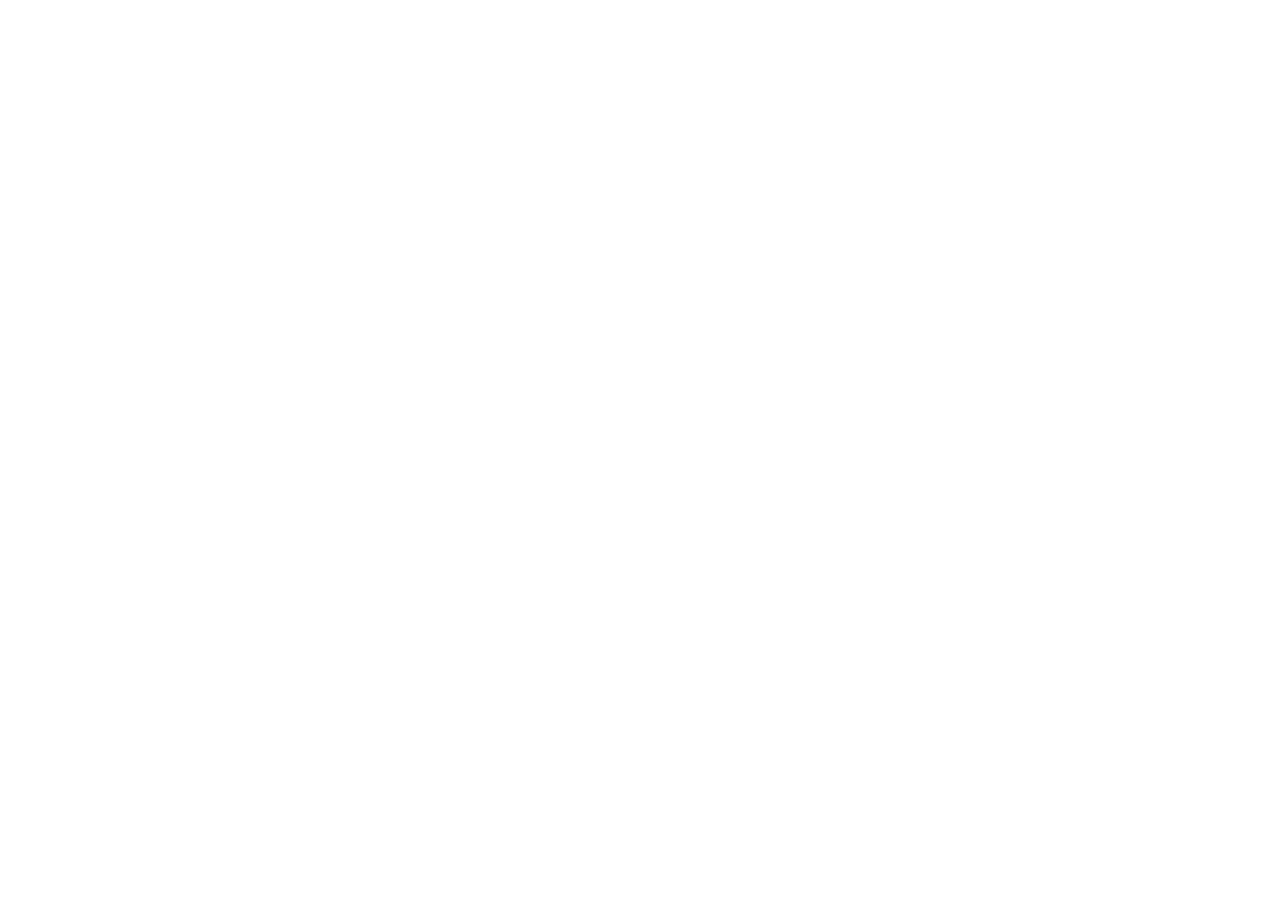
==== index.html @ 5700381f "init project" ====
<!DOCTYPE html>
<html lang="en">
<head>
  <meta charset="UTF-8">
  <meta http-equiv="X-UA-Compatible" content="IE=edge">
  <meta name="viewport" content="width=device-width, initial-scale=1.0">
  <title>Document</title>
</head>
<body>
  
</body>
</html>
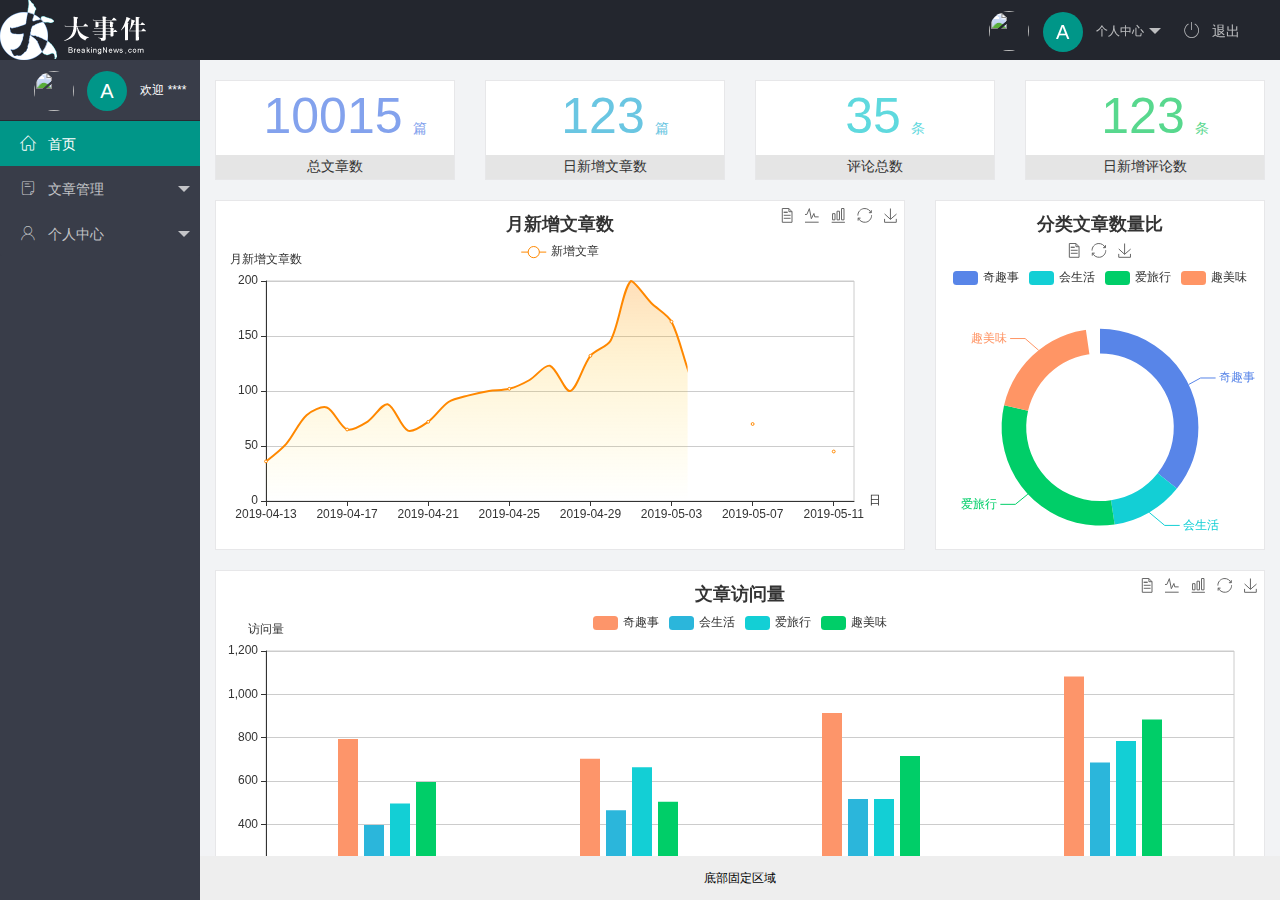
==== commit fee3f044: "完成了主页功能的开发" ====
--- a/index.html
+++ b/index.html
@@ -4,9 +4,106 @@
   <meta charset="UTF-8">
   <meta http-equiv="X-UA-Compatible" content="IE=edge">
   <meta name="viewport" content="width=device-width, initial-scale=1.0">
-  <title>Document</title>
+  <title>后台主页</title>
+  <!-- 导入layui样式表 -->
+  <link rel="stylesheet" href="/assets/lib/layui/css/layui.css">
+  <!-- 导入字体样式图标 -->
+  <link rel="stylesheet" href="/assets/fonts/iconfont.css">
+  <!-- 导入自己的css样式表 -->
+  <link rel="stylesheet" href="./assets/css/index.css">
 </head>
 <body>
-  
+  <div class="layui-layout layui-layout-admin">
+    <div class="layui-header">
+        <img src="/assets/images/logo.png" alt="">
+      <!-- 头部区域（可配合layui 已有的水平导航） -->
+      <ul class="layui-nav layui-layout-right">
+        <li class="layui-nav-item layui-hide layui-show-md-inline-block">
+          <a href="javascript:;" class="userinfo">
+            <img src="//tva1.sinaimg.cn/crop.0.0.118.118.180/5db11ff4gw1e77d3nqrv8j203b03cweg.jpg" class="layui-nav-img">
+            <span class="text-avatar">A</span>
+            个人中心
+          </a>
+          <dl class="layui-nav-child">
+            <dd><a href="">基本资料</a></dd>
+            <dd><a href="">更换头像</a></dd>
+            <dd><a href="">重置密码</a></dd>
+          </dl>
+        </li>
+        <li class="layui-nav-item" lay-header-event="menuRight" lay-unselect>
+          <a href="javascript:;" id="btnLogout">
+            <span class="iconfont icon-tuichu"></span>
+            退出
+          </a>
+        </li>
+      </ul>
+    </div>
+    
+    <div class="layui-side layui-bg-black">
+      <div class="layui-side-scroll">
+        <div class="userinfo">
+          <img src="//tva1.sinaimg.cn/crop.0.0.118.118.180/5db11ff4gw1e77d3nqrv8j203b03cweg.jpg" class="layui-nav-img">
+          <span class="text-avatar">A</span>
+          <span id="welcome">欢迎 ****</span>
+      </div>
+        <!-- 左侧导航区域（可配合layui已有的垂直导航） -->
+        <ul class="layui-nav layui-nav-tree"  lay-shrink="all">
+          <li class="layui-nav-item layui-this"><a href="/home/dashboard.html" target= "fm">
+            <span class="iconfont icon-home "></span>
+            首页</a></li>
+          <li class="layui-nav-item">
+            <a class="" href="javascript:;">
+              <span class="iconfont icon-16"></span>
+              文章管理</a>
+            <dl class="layui-nav-child">
+              <dd><a href="javascript:;">
+                <i class="layui-icon layui-icon-cols"></i>   
+                文章类别</a></dd>
+              <dd><a href="javascript:;">
+                <i class="layui-icon layui-icon-cols"></i>   
+                文章列表</a></dd>
+              <dd><a href="javascript:;">
+                <i class="layui-icon layui-icon-cols"></i>   
+                发布文章</a></dd>
+            </dl>
+          </li>
+          <li class="layui-nav-item">
+            <a href="javascript:;">
+              <span class="iconfont icon-user"></span>
+              个人中心</a>
+            <dl class="layui-nav-child">
+              <dd><a href="javascript:;">
+                <i class="layui-icon layui-icon-cols"></i>   
+                基本资料</a></dd>
+              <dd><a href="javascript:;">
+                <i class="layui-icon layui-icon-cols"></i>   
+                更换头像</a></dd>
+              <dd><a href="javascript:;">
+                <i class="layui-icon layui-icon-cols"></i>   重置密码</a></dd>
+            </dl>
+          </li>
+          
+        </ul>
+      </div>
+    </div>
+    
+    <div class="layui-body">
+      <!-- 内容主体区域 -->
+      <iframe src="/home/dashboard.html" frameborder="0" name="fm"></iframe>
+    </div>
+    
+    <div class="layui-footer">
+      <!-- 底部固定区域 -->
+      底部固定区域
+    </div>
+  </div>
+  <!-- 导入layui的js文件 -->
+  <script src="/assets/lib/layui/layui.all.js"></script>
+  <!-- 导入jquery文件 -->
+  <script src="/assets/lib/jquery.js"></script>
+  <!-- 导入自己封装的baseAPI文件 -->
+  <script src="/assets/js/baseAPI.js"></script>
+  <!-- 导入自己的js文件 -->
+  <script src="/assets/js/index.js"></script>
 </body>
 </html>
--- a/assets/lib/layui/css/layui.css
+++ b/assets/lib/layui/css/layui.css
@@ -0,0 +1,2 @@
+/** layui-v2.5.5 MIT License By https://www.layui.com */
+ .layui-inline,img{display:inline-block;vertical-align:middle}h1,h2,h3,h4,h5,h6{font-weight:400}.layui-edge,.layui-header,.layui-inline,.layui-main{position:relative}.layui-body,.layui-edge,.layui-elip{overflow:hidden}.layui-btn,.layui-edge,.layui-inline,img{vertical-align:middle}.layui-btn,.layui-disabled,.layui-icon,.layui-unselect{-moz-user-select:none;-webkit-user-select:none;-ms-user-select:none}.layui-elip,.layui-form-checkbox span,.layui-form-pane .layui-form-label{text-overflow:ellipsis;white-space:nowrap}.layui-breadcrumb,.layui-tree-btnGroup{visibility:hidden}blockquote,body,button,dd,div,dl,dt,form,h1,h2,h3,h4,h5,h6,input,li,ol,p,pre,td,textarea,th,ul{margin:0;padding:0;-webkit-tap-highlight-color:rgba(0,0,0,0)}a:active,a:hover{outline:0}img{border:none}li{list-style:none}table{border-collapse:collapse;border-spacing:0}h4,h5,h6{font-size:100%}button,input,optgroup,option,select,textarea{font-family:inherit;font-size:inherit;font-style:inherit;font-weight:inherit;outline:0}pre{white-space:pre-wrap;white-space:-moz-pre-wrap;white-space:-pre-wrap;white-space:-o-pre-wrap;word-wrap:break-word}body{line-height:24px;font:14px Helvetica Neue,Helvetica,PingFang SC,Tahoma,Arial,sans-serif}hr{height:1px;margin:10px 0;border:0;clear:both}a{color:#333;text-decoration:none}a:hover{color:#777}a cite{font-style:normal;*cursor:pointer}.layui-border-box,.layui-border-box *{box-sizing:border-box}.layui-box,.layui-box *{box-sizing:content-box}.layui-clear{clear:both;*zoom:1}.layui-clear:after{content:'\20';clear:both;*zoom:1;display:block;height:0}.layui-inline{*display:inline;*zoom:1}.layui-edge{display:inline-block;width:0;height:0;border-width:6px;border-style:dashed;border-color:transparent}.layui-edge-top{top:-4px;border-bottom-color:#999;border-bottom-style:solid}.layui-edge-right{border-left-color:#999;border-left-style:solid}.layui-edge-bottom{top:2px;border-top-color:#999;border-top-style:solid}.layui-edge-left{border-right-color:#999;border-right-style:solid}.layui-disabled,.layui-disabled:hover{color:#d2d2d2!important;cursor:not-allowed!important}.layui-circle{border-radius:100%}.layui-show{display:block!important}.layui-hide{display:none!important}@font-face{font-family:layui-icon;src:url(../font/iconfont.eot?v=250);src:url(../font/iconfont.eot?v=250#iefix) format('embedded-opentype'),url(../font/iconfont.woff2?v=250) format('woff2'),url(../font/iconfont.woff?v=250) format('woff'),url(../font/iconfont.ttf?v=250) format('truetype'),url(../font/iconfont.svg?v=250#layui-icon) format('svg')}.layui-icon{font-family:layui-icon!important;font-size:16px;font-style:normal;-webkit-font-smoothing:antialiased;-moz-osx-font-smoothing:grayscale}.layui-icon-reply-fill:before{content:"\e611"}.layui-icon-set-fill:before{content:"\e614"}.layui-icon-menu-fill:before{content:"\e60f"}.layui-icon-search:before{content:"\e615"}.layui-icon-share:before{content:"\e641"}.layui-icon-set-sm:before{content:"\e620"}.layui-icon-engine:before{content:"\e628"}.layui-icon-close:before{content:"\1006"}.layui-icon-close-fill:before{content:"\1007"}.layui-icon-chart-screen:before{content:"\e629"}.layui-icon-star:before{content:"\e600"}.layui-icon-circle-dot:before{content:"\e617"}.layui-icon-chat:before{content:"\e606"}.layui-icon-release:before{content:"\e609"}.layui-icon-list:before{content:"\e60a"}.layui-icon-chart:before{content:"\e62c"}.layui-icon-ok-circle:before{content:"\1005"}.layui-icon-layim-theme:before{content:"\e61b"}.layui-icon-table:before{content:"\e62d"}.layui-icon-right:before{content:"\e602"}.layui-icon-left:before{content:"\e603"}.layui-icon-cart-simple:before{content:"\e698"}.layui-icon-face-cry:before{content:"\e69c"}.layui-icon-face-smile:before{content:"\e6af"}.layui-icon-survey:before{content:"\e6b2"}.layui-icon-tree:before{content:"\e62e"}.layui-icon-upload-circle:before{content:"\e62f"}.layui-icon-add-circle:before{content:"\e61f"}.layui-icon-download-circle:before{content:"\e601"}.layui-icon-templeate-1:before{content:"\e630"}.layui-icon-util:before{content:"\e631"}.layui-icon-face-surprised:before{content:"\e664"}.layui-icon-edit:before{content:"\e642"}.layui-icon-speaker:before{content:"\e645"}.layui-icon-down:before{content:"\e61a"}.layui-icon-file:before{content:"\e621"}.layui-icon-layouts:before{content:"\e632"}.layui-icon-rate-half:before{content:"\e6c9"}.layui-icon-add-circle-fine:before{content:"\e608"}.layui-icon-prev-circle:before{content:"\e633"}.layui-icon-read:before{content:"\e705"}.layui-icon-404:before{content:"\e61c"}.layui-icon-carousel:before{content:"\e634"}.layui-icon-help:before{content:"\e607"}.layui-icon-code-circle:before{content:"\e635"}.layui-icon-water:before{content:"\e636"}.layui-icon-username:before{content:"\e66f"}.layui-icon-find-fill:before{content:"\e670"}.layui-icon-about:before{content:"\e60b"}.layui-icon-location:before{content:"\e715"}.layui-icon-up:before{content:"\e619"}.layui-icon-pause:before{content:"\e651"}.layui-icon-date:before{content:"\e637"}.layui-icon-layim-uploadfile:before{content:"\e61d"}.layui-icon-delete:before{content:"\e640"}.layui-icon-play:before{content:"\e652"}.layui-icon-top:before{content:"\e604"}.layui-icon-friends:before{content:"\e612"}.layui-icon-refresh-3:before{content:"\e9aa"}.layui-icon-ok:before{content:"\e605"}.layui-icon-layer:before{content:"\e638"}.layui-icon-face-smile-fine:before{content:"\e60c"}.layui-icon-dollar:before{content:"\e659"}.layui-icon-group:before{content:"\e613"}.layui-icon-layim-download:before{content:"\e61e"}.layui-icon-picture-fine:before{content:"\e60d"}.layui-icon-link:before{content:"\e64c"}.layui-icon-diamond:before{content:"\e735"}.layui-icon-log:before{content:"\e60e"}.layui-icon-rate-solid:before{content:"\e67a"}.layui-icon-fonts-del:before{content:"\e64f"}.layui-icon-unlink:before{content:"\e64d"}.layui-icon-fonts-clear:before{content:"\e639"}.layui-icon-triangle-r:before{content:"\e623"}.layui-icon-circle:before{content:"\e63f"}.layui-icon-radio:before{content:"\e643"}.layui-icon-align-center:before{content:"\e647"}.layui-icon-align-right:before{content:"\e648"}.layui-icon-align-left:before{content:"\e649"}.layui-icon-loading-1:before{content:"\e63e"}.layui-icon-return:before{content:"\e65c"}.layui-icon-fonts-strong:before{content:"\e62b"}.layui-icon-upload:before{content:"\e67c"}.layui-icon-dialogue:before{content:"\e63a"}.layui-icon-video:before{content:"\e6ed"}.layui-icon-headset:before{content:"\e6fc"}.layui-icon-cellphone-fine:before{content:"\e63b"}.layui-icon-add-1:before{content:"\e654"}.layui-icon-face-smile-b:before{content:"\e650"}.layui-icon-fonts-html:before{content:"\e64b"}.layui-icon-form:before{content:"\e63c"}.layui-icon-cart:before{content:"\e657"}.layui-icon-camera-fill:before{content:"\e65d"}.layui-icon-tabs:before{content:"\e62a"}.layui-icon-fonts-code:before{content:"\e64e"}.layui-icon-fire:before{content:"\e756"}.layui-icon-set:before{content:"\e716"}.layui-icon-fonts-u:before{content:"\e646"}.layui-icon-triangle-d:before{content:"\e625"}.layui-icon-tips:before{content:"\e702"}.layui-icon-picture:before{content:"\e64a"}.layui-icon-more-vertical:before{content:"\e671"}.layui-icon-flag:before{content:"\e66c"}.layui-icon-loading:before{content:"\e63d"}.layui-icon-fonts-i:before{content:"\e644"}.layui-icon-refresh-1:before{content:"\e666"}.layui-icon-rmb:before{content:"\e65e"}.layui-icon-home:before{content:"\e68e"}.layui-icon-user:before{content:"\e770"}.layui-icon-notice:before{content:"\e667"}.layui-icon-login-weibo:before{content:"\e675"}.layui-icon-voice:before{content:"\e688"}.layui-icon-upload-drag:before{content:"\e681"}.layui-icon-login-qq:before{content:"\e676"}.layui-icon-snowflake:before{content:"\e6b1"}.layui-icon-file-b:before{content:"\e655"}.layui-icon-template:before{content:"\e663"}.layui-icon-auz:before{content:"\e672"}.layui-icon-console:before{content:"\e665"}.layui-icon-app:before{content:"\e653"}.layui-icon-prev:before{content:"\e65a"}.layui-icon-website:before{content:"\e7ae"}.layui-icon-next:before{content:"\e65b"}.layui-icon-component:before{content:"\e857"}.layui-icon-more:before{content:"\e65f"}.layui-icon-login-wechat:before{content:"\e677"}.layui-icon-shrink-right:before{content:"\e668"}.layui-icon-spread-left:before{content:"\e66b"}.layui-icon-camera:before{content:"\e660"}.layui-icon-note:before{content:"\e66e"}.layui-icon-refresh:before{content:"\e669"}.layui-icon-female:before{content:"\e661"}.layui-icon-male:before{content:"\e662"}.layui-icon-password:before{content:"\e673"}.layui-icon-senior:before{content:"\e674"}.layui-icon-theme:before{content:"\e66a"}.layui-icon-tread:before{content:"\e6c5"}.layui-icon-praise:before{content:"\e6c6"}.layui-icon-star-fill:before{content:"\e658"}.layui-icon-rate:before{content:"\e67b"}.layui-icon-template-1:before{content:"\e656"}.layui-icon-vercode:before{content:"\e679"}.layui-icon-cellphone:before{content:"\e678"}.layui-icon-screen-full:before{content:"\e622"}.layui-icon-screen-restore:before{content:"\e758"}.layui-icon-cols:before{content:"\e610"}.layui-icon-export:before{content:"\e67d"}.layui-icon-print:before{content:"\e66d"}.layui-icon-slider:before{content:"\e714"}.layui-icon-addition:before{content:"\e624"}.layui-icon-subtraction:before{content:"\e67e"}.layui-icon-service:before{content:"\e626"}.layui-icon-transfer:before{content:"\e691"}.layui-main{width:1140px;margin:0 auto}.layui-header{z-index:1000;height:60px}.layui-header a:hover{transition:all .5s;-webkit-transition:all .5s}.layui-side{position:fixed;left:0;top:0;bottom:0;z-index:999;width:200px;overflow-x:hidden}.layui-side-scroll{position:relative;width:220px;height:100%;overflow-x:hidden}.layui-body{position:absolute;left:200px;right:0;top:0;bottom:0;z-index:998;width:auto;overflow-y:auto;box-sizing:border-box}.layui-layout-body{overflow:hidden}.layui-layout-admin .layui-header{background-color:#23262E}.layui-layout-admin .layui-side{top:60px;width:200px;overflow-x:hidden}.layui-layout-admin .layui-body{position:fixed;top:60px;bottom:44px}.layui-layout-admin .layui-main{width:auto;margin:0 15px}.layui-layout-admin .layui-footer{position:fixed;left:200px;right:0;bottom:0;height:44px;line-height:44px;padding:0 15px;background-color:#eee}.layui-layout-admin .layui-logo{position:absolute;left:0;top:0;width:200px;height:100%;line-height:60px;text-align:center;color:#009688;font-size:16px}.layui-layout-admin .layui-header .layui-nav{background:0 0}.layui-layout-left{position:absolute!important;left:200px;top:0}.layui-layout-right{position:absolute!important;right:0;top:0}.layui-container{position:relative;margin:0 auto;padding:0 15px;box-sizing:border-box}.layui-fluid{position:relative;margin:0 auto;padding:0 15px}.layui-row:after,.layui-row:before{content:'';display:block;clear:both}.layui-col-lg1,.layui-col-lg10,.layui-col-lg11,.layui-col-lg12,.layui-col-lg2,.layui-col-lg3,.layui-col-lg4,.layui-col-lg5,.layui-col-lg6,.layui-col-lg7,.layui-col-lg8,.layui-col-lg9,.layui-col-md1,.layui-col-md10,.layui-col-md11,.layui-col-md12,.layui-col-md2,.layui-col-md3,.layui-col-md4,.layui-col-md5,.layui-col-md6,.layui-col-md7,.layui-col-md8,.layui-col-md9,.layui-col-sm1,.layui-col-sm10,.layui-col-sm11,.layui-col-sm12,.layui-col-sm2,.layui-col-sm3,.layui-col-sm4,.layui-col-sm5,.layui-col-sm6,.layui-col-sm7,.layui-col-sm8,.layui-col-sm9,.layui-col-xs1,.layui-col-xs10,.layui-col-xs11,.layui-col-xs12,.layui-col-xs2,.layui-col-xs3,.layui-col-xs4,.layui-col-xs5,.layui-col-xs6,.layui-col-xs7,.layui-col-xs8,.layui-col-xs9{position:relative;display:block;box-sizing:border-box}.layui-col-xs1,.layui-col-xs10,.layui-col-xs11,.layui-col-xs12,.layui-col-xs2,.layui-col-xs3,.layui-col-xs4,.layui-col-xs5,.layui-col-xs6,.layui-col-xs7,.layui-col-xs8,.layui-col-xs9{float:left}.layui-col-xs1{width:8.33333333%}.layui-col-xs2{width:16.66666667%}.layui-col-xs3{width:25%}.layui-col-xs4{width:33.33333333%}.layui-col-xs5{width:41.66666667%}.layui-col-xs6{width:50%}.layui-col-xs7{width:58.33333333%}.layui-col-xs8{width:66.66666667%}.layui-col-xs9{width:75%}.layui-col-xs10{width:83.33333333%}.layui-col-xs11{width:91.66666667%}.layui-col-xs12{width:100%}.layui-col-xs-offset1{margin-left:8.33333333%}.layui-col-xs-offset2{margin-left:16.66666667%}.layui-col-xs-offset3{margin-left:25%}.layui-col-xs-offset4{margin-left:33.33333333%}.layui-col-xs-offset5{margin-left:41.66666667%}.layui-col-xs-offset6{margin-left:50%}.layui-col-xs-offset7{margin-left:58.33333333%}.layui-col-xs-offset8{margin-left:66.66666667%}.layui-col-xs-offset9{margin-left:75%}.layui-col-xs-offset10{margin-left:83.33333333%}.layui-col-xs-offset11{margin-left:91.66666667%}.layui-col-xs-offset12{margin-left:100%}@media screen and (max-width:768px){.layui-hide-xs{display:none!important}.layui-show-xs-block{display:block!important}.layui-show-xs-inline{display:inline!important}.layui-show-xs-inline-block{display:inline-block!important}}@media screen and (min-width:768px){.layui-container{width:750px}.layui-hide-sm{display:none!important}.layui-show-sm-block{display:block!important}.layui-show-sm-inline{display:inline!important}.layui-show-sm-inline-block{display:inline-block!important}.layui-col-sm1,.layui-col-sm10,.layui-col-sm11,.layui-col-sm12,.layui-col-sm2,.layui-col-sm3,.layui-col-sm4,.layui-col-sm5,.layui-col-sm6,.layui-col-sm7,.layui-col-sm8,.layui-col-sm9{float:left}.layui-col-sm1{width:8.33333333%}.layui-col-sm2{width:16.66666667%}.layui-col-sm3{width:25%}.layui-col-sm4{width:33.33333333%}.layui-col-sm5{width:41.66666667%}.layui-col-sm6{width:50%}.layui-col-sm7{width:58.33333333%}.layui-col-sm8{width:66.66666667%}.layui-col-sm9{width:75%}.layui-col-sm10{width:83.33333333%}.layui-col-sm11{width:91.66666667%}.layui-col-sm12{width:100%}.layui-col-sm-offset1{margin-left:8.33333333%}.layui-col-sm-offset2{margin-left:16.66666667%}.layui-col-sm-offset3{margin-left:25%}.layui-col-sm-offset4{margin-left:33.33333333%}.layui-col-sm-offset5{margin-left:41.66666667%}.layui-col-sm-offset6{margin-left:50%}.layui-col-sm-offset7{margin-left:58.33333333%}.layui-col-sm-offset8{margin-left:66.66666667%}.layui-col-sm-offset9{margin-left:75%}.layui-col-sm-offset10{margin-left:83.33333333%}.layui-col-sm-offset11{margin-left:91.66666667%}.layui-col-sm-offset12{margin-left:100%}}@media screen and (min-width:992px){.layui-container{width:970px}.layui-hide-md{display:none!important}.layui-show-md-block{display:block!important}.layui-show-md-inline{display:inline!important}.layui-show-md-inline-block{display:inline-block!important}.layui-col-md1,.layui-col-md10,.layui-col-md11,.layui-col-md12,.layui-col-md2,.layui-col-md3,.layui-col-md4,.layui-col-md5,.layui-col-md6,.layui-col-md7,.layui-col-md8,.layui-col-md9{float:left}.layui-col-md1{width:8.33333333%}.layui-col-md2{width:16.66666667%}.layui-col-md3{width:25%}.layui-col-md4{width:33.33333333%}.layui-col-md5{width:41.66666667%}.layui-col-md6{width:50%}.layui-col-md7{width:58.33333333%}.layui-col-md8{width:66.66666667%}.layui-col-md9{width:75%}.layui-col-md10{width:83.33333333%}.layui-col-md11{width:91.66666667%}.layui-col-md12{width:100%}.layui-col-md-offset1{margin-left:8.33333333%}.layui-col-md-offset2{margin-left:16.66666667%}.layui-col-md-offset3{margin-left:25%}.layui-col-md-offset4{margin-left:33.33333333%}.layui-col-md-offset5{margin-left:41.66666667%}.layui-col-md-offset6{margin-left:50%}.layui-col-md-offset7{margin-left:58.33333333%}.layui-col-md-offset8{margin-left:66.66666667%}.layui-col-md-offset9{margin-left:75%}.layui-col-md-offset10{margin-left:83.33333333%}.layui-col-md-offset11{margin-left:91.66666667%}.layui-col-md-offset12{margin-left:100%}}@media screen and (min-width:1200px){.layui-container{width:1170px}.layui-hide-lg{display:none!important}.layui-show-lg-block{display:block!important}.layui-show-lg-inline{display:inline!important}.layui-show-lg-inline-block{display:inline-block!important}.layui-col-lg1,.layui-col-lg10,.layui-col-lg11,.layui-col-lg12,.layui-col-lg2,.layui-col-lg3,.layui-col-lg4,.layui-col-lg5,.layui-col-lg6,.layui-col-lg7,.layui-col-lg8,.layui-col-lg9{float:left}.layui-col-lg1{width:8.33333333%}.layui-col-lg2{width:16.66666667%}.layui-col-lg3{width:25%}.layui-col-lg4{width:33.33333333%}.layui-col-lg5{width:41.66666667%}.layui-col-lg6{width:50%}.layui-col-lg7{width:58.33333333%}.layui-col-lg8{width:66.66666667%}.layui-col-lg9{width:75%}.layui-col-lg10{width:83.33333333%}.layui-col-lg11{width:91.66666667%}.layui-col-lg12{width:100%}.layui-col-lg-offset1{margin-left:8.33333333%}.layui-col-lg-offset2{margin-left:16.66666667%}.layui-col-lg-offset3{margin-left:25%}.layui-col-lg-offset4{margin-left:33.33333333%}.layui-col-lg-offset5{margin-left:41.66666667%}.layui-col-lg-offset6{margin-left:50%}.layui-col-lg-offset7{margin-left:58.33333333%}.layui-col-lg-offset8{margin-left:66.66666667%}.layui-col-lg-offset9{margin-left:75%}.layui-col-lg-offset10{margin-left:83.33333333%}.layui-col-lg-offset11{margin-left:91.66666667%}.layui-col-lg-offset12{margin-left:100%}}.layui-col-space1{margin:-.5px}.layui-col-space1>*{padding:.5px}.layui-col-space3{margin:-1.5px}.layui-col-space3>*{padding:1.5px}.layui-col-space5{margin:-2.5px}.layui-col-space5>*{padding:2.5px}.layui-col-space8{margin:-3.5px}.layui-col-space8>*{padding:3.5px}.layui-col-space10{margin:-5px}.layui-col-space10>*{padding:5px}.layui-col-space12{margin:-6px}.layui-col-space12>*{padding:6px}.layui-col-space15{margin:-7.5px}.layui-col-space15>*{padding:7.5px}.layui-col-space18{margin:-9px}.layui-col-space18>*{padding:9px}.layui-col-space20{margin:-10px}.layui-col-space20>*{padding:10px}.layui-col-space22{margin:-11px}.layui-col-space22>*{padding:11px}.layui-col-space25{margin:-12.5px}.layui-col-space25>*{padding:12.5px}.layui-col-space30{margin:-15px}.layui-col-space30>*{padding:15px}.layui-btn,.layui-input,.layui-select,.layui-textarea,.layui-upload-button{outline:0;-webkit-appearance:none;transition:all .3s;-webkit-transition:all .3s;box-sizing:border-box}.layui-elem-quote{margin-bottom:10px;padding:15px;line-height:22px;border-left:5px solid #009688;border-radius:0 2px 2px 0;background-color:#f2f2f2}.layui-quote-nm{border-style:solid;border-width:1px 1px 1px 5px;background:0 0}.layui-elem-field{margin-bottom:10px;padding:0;border-width:1px;border-style:solid}.layui-elem-field legend{margin-left:20px;padding:0 10px;font-size:20px;font-weight:300}.layui-field-title{margin:10px 0 20px;border-width:1px 0 0}.layui-field-box{padding:10px 15px}.layui-field-title .layui-field-box{padding:10px 0}.layui-progress{position:relative;height:6px;border-radius:20px;background-color:#e2e2e2}.layui-progress-bar{position:absolute;left:0;top:0;width:0;max-width:100%;height:6px;border-radius:20px;text-align:right;background-color:#5FB878;transition:all .3s;-webkit-transition:all .3s}.layui-progress-big,.layui-progress-big .layui-progress-bar{height:18px;line-height:18px}.layui-progress-text{position:relative;top:-20px;line-height:18px;font-size:12px;color:#666}.layui-progress-big .layui-progress-text{position:static;padding:0 10px;color:#fff}.layui-collapse{border-width:1px;border-style:solid;border-radius:2px}.layui-colla-content,.layui-colla-item{border-top-width:1px;border-top-style:solid}.layui-colla-item:first-child{border-top:none}.layui-colla-title{position:relative;height:42px;line-height:42px;padding:0 15px 0 35px;color:#333;background-color:#f2f2f2;cursor:pointer;font-size:14px;overflow:hidden}.layui-colla-content{display:none;padding:10px 15px;line-height:22px;color:#666}.layui-colla-icon{position:absolute;left:15px;top:0;font-size:14px}.layui-card{margin-bottom:15px;border-radius:2px;background-color:#fff;box-shadow:0 1px 2px 0 rgba(0,0,0,.05)}.layui-card:last-child{margin-bottom:0}.layui-card-header{position:relative;height:42px;line-height:42px;padding:0 15px;border-bottom:1px solid #f6f6f6;color:#333;border-radius:2px 2px 0 0;font-size:14px}.layui-bg-black,.layui-bg-blue,.layui-bg-cyan,.layui-bg-green,.layui-bg-orange,.layui-bg-red{color:#fff!important}.layui-card-body{position:relative;padding:10px 15px;line-height:24px}.layui-card-body[pad15]{padding:15px}.layui-card-body[pad20]{padding:20px}.layui-card-body .layui-table{margin:5px 0}.layui-card .layui-tab{margin:0}.layui-panel-window{position:relative;padding:15px;border-radius:0;border-top:5px solid #E6E6E6;background-color:#fff}.layui-auxiliar-moving{position:fixed;left:0;right:0;top:0;bottom:0;width:100%;height:100%;background:0 0;z-index:9999999999}.layui-form-label,.layui-form-mid,.layui-form-select,.layui-input-block,.layui-input-inline,.layui-textarea{position:relative}.layui-bg-red{background-color:#FF5722!important}.layui-bg-orange{background-color:#FFB800!important}.layui-bg-green{background-color:#009688!important}.layui-bg-cyan{background-color:#2F4056!important}.layui-bg-blue{background-color:#1E9FFF!important}.layui-bg-black{background-color:#393D49!important}.layui-bg-gray{background-color:#eee!important;color:#666!important}.layui-badge-rim,.layui-colla-content,.layui-colla-item,.layui-collapse,.layui-elem-field,.layui-form-pane .layui-form-item[pane],.layui-form-pane .layui-form-label,.layui-input,.layui-layedit,.layui-layedit-tool,.layui-quote-nm,.layui-select,.layui-tab-bar,.layui-tab-card,.layui-tab-title,.layui-tab-title .layui-this:after,.layui-textarea{border-color:#e6e6e6}.layui-timeline-item:before,hr{background-color:#e6e6e6}.layui-text{line-height:22px;font-size:14px;color:#666}.layui-text h1,.layui-text h2,.layui-text h3{font-weight:500;color:#333}.layui-text h1{font-size:30px}.layui-text h2{font-size:24px}.layui-text h3{font-size:18px}.layui-text a:not(.layui-btn){color:#01AAED}.layui-text a:not(.layui-btn):hover{text-decoration:underline}.layui-text ul{padding:5px 0 5px 15px}.layui-text ul li{margin-top:5px;list-style-type:disc}.layui-text em,.layui-word-aux{color:#999!important;padding:0 5px!important}.layui-btn{display:inline-block;height:38px;line-height:38px;padding:0 18px;background-color:#009688;color:#fff;white-space:nowrap;text-align:center;font-size:14px;border:none;border-radius:2px;cursor:pointer}.layui-btn:hover{opacity:.8;filter:alpha(opacity=80);color:#fff}.layui-btn:active{opacity:1;filter:alpha(opacity=100)}.layui-btn+.layui-btn{margin-left:10px}.layui-btn-container{font-size:0}.layui-btn-container .layui-btn{margin-right:10px;margin-bottom:10px}.layui-btn-container .layui-btn+.layui-btn{margin-left:0}.layui-table .layui-btn-container .layui-btn{margin-bottom:9px}.layui-btn-radius{border-radius:100px}.layui-btn .layui-icon{margin-right:3px;font-size:18px;vertical-align:bottom;vertical-align:middle\9}.layui-btn-primary{border:1px solid #C9C9C9;background-color:#fff;color:#555}.layui-btn-primary:hover{border-color:#009688;color:#333}.layui-btn-normal{background-color:#1E9FFF}.layui-btn-warm{background-color:#FFB800}.layui-btn-danger{background-color:#FF5722}.layui-btn-checked{background-color:#5FB878}.layui-btn-disabled,.layui-btn-disabled:active,.layui-btn-disabled:hover{border:1px solid #e6e6e6;background-color:#FBFBFB;color:#C9C9C9;cursor:not-allowed;opacity:1}.layui-btn-lg{height:44px;line-height:44px;padding:0 25px;font-size:16px}.layui-btn-sm{height:30px;line-height:30px;padding:0 10px;font-size:12px}.layui-btn-sm i{font-size:16px!important}.layui-btn-xs{height:22px;line-height:22px;padding:0 5px;font-size:12px}.layui-btn-xs i{font-size:14px!important}.layui-btn-group{display:inline-block;vertical-align:middle;font-size:0}.layui-btn-group .layui-btn{margin-left:0!important;margin-right:0!important;border-left:1px solid rgba(255,255,255,.5);border-radius:0}.layui-btn-group .layui-btn-primary{border-left:none}.layui-btn-group .layui-btn-primary:hover{border-color:#C9C9C9;color:#009688}.layui-btn-group .layui-btn:first-child{border-left:none;border-radius:2px 0 0 2px}.layui-btn-group .layui-btn-primary:first-child{border-left:1px solid #c9c9c9}.layui-btn-group .layui-btn:last-child{border-radius:0 2px 2px 0}.layui-btn-group .layui-btn+.layui-btn{margin-left:0}.layui-btn-group+.layui-btn-group{margin-left:10px}.layui-btn-fluid{width:100%}.layui-input,.layui-select,.layui-textarea{height:38px;line-height:1.3;line-height:38px\9;border-width:1px;border-style:solid;background-color:#fff;border-radius:2px}.layui-input::-webkit-input-placeholder,.layui-select::-webkit-input-placeholder,.layui-textarea::-webkit-input-placeholder{line-height:1.3}.layui-input,.layui-textarea{display:block;width:100%;padding-left:10px}.layui-input:hover,.layui-textarea:hover{border-color:#D2D2D2!important}.layui-input:focus,.layui-textarea:focus{border-color:#C9C9C9!important}.layui-textarea{min-height:100px;height:auto;line-height:20px;padding:6px 10px;resize:vertical}.layui-select{padding:0 10px}.layui-form input[type=checkbox],.layui-form input[type=radio],.layui-form select{display:none}.layui-form [lay-ignore]{display:initial}.layui-form-item{margin-bottom:15px;clear:both;*zoom:1}.layui-form-item:after{content:'\20';clear:both;*zoom:1;display:block;height:0}.layui-form-label{float:left;display:block;padding:9px 15px;width:80px;font-weight:400;line-height:20px;text-align:right}.layui-form-label-col{display:block;float:none;padding:9px 0;line-height:20px;text-align:left}.layui-form-item .layui-inline{margin-bottom:5px;margin-right:10px}.layui-input-block{margin-left:110px;min-height:36px}.layui-input-inline{display:inline-block;vertical-align:middle}.layui-form-item .layui-input-inline{float:left;width:190px;margin-right:10px}.layui-form-text .layui-input-inline{width:auto}.layui-form-mid{float:left;display:block;padding:9px 0!important;line-height:20px;margin-right:10px}.layui-form-danger+.layui-form-select .layui-input,.layui-form-danger:focus{border-color:#FF5722!important}.layui-form-select .layui-input{padding-right:30px;cursor:pointer}.layui-form-select .layui-edge{position:absolute;right:10px;top:50%;margin-top:-3px;cursor:pointer;border-width:6px;border-top-color:#c2c2c2;border-top-style:solid;transition:all .3s;-webkit-transition:all .3s}.layui-form-select dl{display:none;position:absolute;left:0;top:42px;padding:5px 0;z-index:899;min-width:100%;border:1px solid #d2d2d2;max-height:300px;overflow-y:auto;background-color:#fff;border-radius:2px;box-shadow:0 2px 4px rgba(0,0,0,.12);box-sizing:border-box}.layui-form-select dl dd,.layui-form-select dl dt{padding:0 10px;line-height:36px;white-space:nowrap;overflow:hidden;text-overflow:ellipsis}.layui-form-select dl dt{font-size:12px;color:#999}.layui-form-select dl dd{cursor:pointer}.layui-form-select dl dd:hover{background-color:#f2f2f2;-webkit-transition:.5s all;transition:.5s all}.layui-form-select .layui-select-group dd{padding-left:20px}.layui-form-select dl dd.layui-select-tips{padding-left:10px!important;color:#999}.layui-form-select dl dd.layui-this{background-color:#5FB878;color:#fff}.layui-form-checkbox,.layui-form-select dl dd.layui-disabled{background-color:#fff}.layui-form-selected dl{display:block}.layui-form-checkbox,.layui-form-checkbox *,.layui-form-switch{display:inline-block;vertical-align:middle}.layui-form-selected .layui-edge{margin-top:-9px;-webkit-transform:rotate(180deg);transform:rotate(180deg);margin-top:-3px\9}:root .layui-form-selected .layui-edge{margin-top:-9px\0/IE9}.layui-form-selectup dl{top:auto;bottom:42px}.layui-select-none{margin:5px 0;text-align:center;color:#999}.layui-select-disabled .layui-disabled{border-color:#eee!important}.layui-select-disabled .layui-edge{border-top-color:#d2d2d2}.layui-form-checkbox{position:relative;height:30px;line-height:30px;margin-right:10px;padding-right:30px;cursor:pointer;font-size:0;-webkit-transition:.1s linear;transition:.1s linear;box-sizing:border-box}.layui-form-checkbox span{padding:0 10px;height:100%;font-size:14px;border-radius:2px 0 0 2px;background-color:#d2d2d2;color:#fff;overflow:hidden}.layui-form-checkbox:hover span{background-color:#c2c2c2}.layui-form-checkbox i{position:absolute;right:0;top:0;width:30px;height:28px;border:1px solid #d2d2d2;border-left:none;border-radius:0 2px 2px 0;color:#fff;font-size:20px;text-align:center}.layui-form-checkbox:hover i{border-color:#c2c2c2;color:#c2c2c2}.layui-form-checked,.layui-form-checked:hover{border-color:#5FB878}.layui-form-checked span,.layui-form-checked:hover span{background-color:#5FB878}.layui-form-checked i,.layui-form-checked:hover i{color:#5FB878}.layui-form-item .layui-form-checkbox{margin-top:4px}.layui-form-checkbox[lay-skin=primary]{height:auto!important;line-height:normal!important;min-width:18px;min-height:18px;border:none!important;margin-right:0;padding-left:28px;padding-right:0;background:0 0}.layui-form-checkbox[lay-skin=primary] span{padding-left:0;padding-right:15px;line-height:18px;background:0 0;color:#666}.layui-form-checkbox[lay-skin=primary] i{right:auto;left:0;width:16px;height:16px;line-height:16px;border:1px solid #d2d2d2;font-size:12px;border-radius:2px;background-color:#fff;-webkit-transition:.1s linear;transition:.1s linear}.layui-form-checkbox[lay-skin=primary]:hover i{border-color:#5FB878;color:#fff}.layui-form-checked[lay-skin=primary] i{border-color:#5FB878!important;background-color:#5FB878;color:#fff}.layui-checkbox-disbaled[lay-skin=primary] span{background:0 0!important;color:#c2c2c2}.layui-checkbox-disbaled[lay-skin=primary]:hover i{border-color:#d2d2d2}.layui-form-item .layui-form-checkbox[lay-skin=primary]{margin-top:10px}.layui-form-switch{position:relative;height:22px;line-height:22px;min-width:35px;padding:0 5px;margin-top:8px;border:1px solid #d2d2d2;border-radius:20px;cursor:pointer;background-color:#fff;-webkit-transition:.1s linear;transition:.1s linear}.layui-form-switch i{position:absolute;left:5px;top:3px;width:16px;height:16px;border-radius:20px;background-color:#d2d2d2;-webkit-transition:.1s linear;transition:.1s linear}.layui-form-switch em{position:relative;top:0;width:25px;margin-left:21px;padding:0!important;text-align:center!important;color:#999!important;font-style:normal!important;font-size:12px}.layui-form-onswitch{border-color:#5FB878;background-color:#5FB878}.layui-checkbox-disbaled,.layui-checkbox-disbaled i{border-color:#e2e2e2!important}.layui-form-onswitch i{left:100%;margin-left:-21px;background-color:#fff}.layui-form-onswitch em{margin-left:5px;margin-right:21px;color:#fff!important}.layui-checkbox-disbaled span{background-color:#e2e2e2!important}.layui-checkbox-disbaled:hover i{color:#fff!important}[lay-radio]{display:none}.layui-form-radio,.layui-form-radio *{display:inline-block;vertical-align:middle}.layui-form-radio{line-height:28px;margin:6px 10px 0 0;padding-right:10px;cursor:pointer;font-size:0}.layui-form-radio *{font-size:14px}.layui-form-radio>i{margin-right:8px;font-size:22px;color:#c2c2c2}.layui-form-radio>i:hover,.layui-form-radioed>i{color:#5FB878}.layui-radio-disbaled>i{color:#e2e2e2!important}.layui-form-pane .layui-form-label{width:110px;padding:8px 15px;height:38px;line-height:20px;border-width:1px;border-style:solid;border-radius:2px 0 0 2px;text-align:center;background-color:#FBFBFB;overflow:hidden;box-sizing:border-box}.layui-form-pane .layui-input-inline{margin-left:-1px}.layui-form-pane .layui-input-block{margin-left:110px;left:-1px}.layui-form-pane .layui-input{border-radius:0 2px 2px 0}.layui-form-pane .layui-form-text .layui-form-label{float:none;width:100%;border-radius:2px;box-sizing:border-box;text-align:left}.layui-form-pane .layui-form-text .layui-input-inline{display:block;margin:0;top:-1px;clear:both}.layui-form-pane .layui-form-text .layui-input-block{margin:0;left:0;top:-1px}.layui-form-pane .layui-form-text .layui-textarea{min-height:100px;border-radius:0 0 2px 2px}.layui-form-pane .layui-form-checkbox{margin:4px 0 4px 10px}.layui-form-pane .layui-form-radio,.layui-form-pane .layui-form-switch{margin-top:6px;margin-left:10px}.layui-form-pane .layui-form-item[pane]{position:relative;border-width:1px;border-style:solid}.layui-form-pane .layui-form-item[pane] .layui-form-label{position:absolute;left:0;top:0;height:100%;border-width:0 1px 0 0}.layui-form-pane .layui-form-item[pane] .layui-input-inline{margin-left:110px}@media screen and (max-width:450px){.layui-form-item .layui-form-label{text-overflow:ellipsis;overflow:hidden;white-space:nowrap}.layui-form-item .layui-inline{display:block;margin-right:0;margin-bottom:20px;clear:both}.layui-form-item .layui-inline:after{content:'\20';clear:both;display:block;height:0}.layui-form-item .layui-input-inline{display:block;float:none;left:-3px;width:auto;margin:0 0 10px 112px}.layui-form-item .layui-input-inline+.layui-form-mid{margin-left:110px;top:-5px;padding:0}.layui-form-item .layui-form-checkbox{margin-right:5px;margin-bottom:5px}}.layui-layedit{border-width:1px;border-style:solid;border-radius:2px}.layui-layedit-tool{padding:3px 5px;border-bottom-width:1px;border-bottom-style:solid;font-size:0}.layedit-tool-fixed{position:fixed;top:0;border-top:1px solid #e2e2e2}.layui-layedit-tool .layedit-tool-mid,.layui-layedit-tool .layui-icon{display:inline-block;vertical-align:middle;text-align:center;font-size:14px}.layui-layedit-tool .layui-icon{position:relative;width:32px;height:30px;line-height:30px;margin:3px 5px;color:#777;cursor:pointer;border-radius:2px}.layui-layedit-tool .layui-icon:hover{color:#393D49}.layui-layedit-tool .layui-icon:active{color:#000}.layui-layedit-tool .layedit-tool-active{background-color:#e2e2e2;color:#000}.layui-layedit-tool .layui-disabled,.layui-layedit-tool .layui-disabled:hover{color:#d2d2d2;cursor:not-allowed}.layui-layedit-tool .layedit-tool-mid{width:1px;height:18px;margin:0 10px;background-color:#d2d2d2}.layedit-tool-html{width:50px!important;font-size:30px!important}.layedit-tool-b,.layedit-tool-code,.layedit-tool-help{font-size:16px!important}.layedit-tool-d,.layedit-tool-face,.layedit-tool-image,.layedit-tool-unlink{font-size:18px!important}.layedit-tool-image input{position:absolute;font-size:0;left:0;top:0;width:100%;height:100%;opacity:.01;filter:Alpha(opacity=1);cursor:pointer}.layui-layedit-iframe iframe{display:block;width:100%}#LAY_layedit_code{overflow:hidden}.layui-laypage{display:inline-block;*display:inline;*zoom:1;vertical-align:middle;margin:10px 0;font-size:0}.layui-laypage>a:first-child,.layui-laypage>a:first-child em{border-radius:2px 0 0 2px}.layui-laypage>a:last-child,.layui-laypage>a:last-child em{border-radius:0 2px 2px 0}.layui-laypage>:first-child{margin-left:0!important}.layui-laypage>:last-child{margin-right:0!important}.layui-laypage a,.layui-laypage button,.layui-laypage input,.layui-laypage select,.layui-laypage span{border:1px solid #e2e2e2}.layui-laypage a,.layui-laypage span{display:inline-block;*display:inline;*zoom:1;vertical-align:middle;padding:0 15px;height:28px;line-height:28px;margin:0 -1px 5px 0;background-color:#fff;color:#333;font-size:12px}.layui-flow-more a *,.layui-laypage input,.layui-table-view select[lay-ignore]{display:inline-block}.layui-laypage a:hover{color:#009688}.layui-laypage em{font-style:normal}.layui-laypage .layui-laypage-spr{color:#999;font-weight:700}.layui-laypage a{text-decoration:none}.layui-laypage .layui-laypage-curr{position:relative}.layui-laypage .layui-laypage-curr em{position:relative;color:#fff}.layui-laypage .layui-laypage-curr .layui-laypage-em{position:absolute;left:-1px;top:-1px;padding:1px;width:100%;height:100%;background-color:#009688}.layui-laypage-em{border-radius:2px}.layui-laypage-next em,.layui-laypage-prev em{font-family:Sim sun;font-size:16px}.layui-laypage .layui-laypage-count,.layui-laypage .layui-laypage-limits,.layui-laypage .layui-laypage-refresh,.layui-laypage .layui-laypage-skip{margin-left:10px;margin-right:10px;padding:0;border:none}.layui-laypage .layui-laypage-limits,.layui-laypage .layui-laypage-refresh{vertical-align:top}.layui-laypage .layui-laypage-refresh i{font-size:18px;cursor:pointer}.layui-laypage select{height:22px;padding:3px;border-radius:2px;cursor:pointer}.layui-laypage .layui-laypage-skip{height:30px;line-height:30px;color:#999}.layui-laypage button,.layui-laypage input{height:30px;line-height:30px;border-radius:2px;vertical-align:top;background-color:#fff;box-sizing:border-box}.layui-laypage input{width:40px;margin:0 10px;padding:0 3px;text-align:center}.layui-laypage input:focus,.layui-laypage select:focus{border-color:#009688!important}.layui-laypage button{margin-left:10px;padding:0 10px;cursor:pointer}.layui-table,.layui-table-view{margin:10px 0}.layui-flow-more{margin:10px 0;text-align:center;color:#999;font-size:14px}.layui-flow-more a{height:32px;line-height:32px}.layui-flow-more a *{vertical-align:top}.layui-flow-more a cite{padding:0 20px;border-radius:3px;background-color:#eee;color:#333;font-style:normal}.layui-flow-more a cite:hover{opacity:.8}.layui-flow-more a i{font-size:30px;color:#737383}.layui-table{width:100%;background-color:#fff;color:#666}.layui-table tr{transition:all .3s;-webkit-transition:all .3s}.layui-table th{text-align:left;font-weight:400}.layui-table tbody tr:hover,.layui-table thead tr,.layui-table-click,.layui-table-header,.layui-table-hover,.layui-table-mend,.layui-table-patch,.layui-table-tool,.layui-table-total,.layui-table-total tr,.layui-table[lay-even] tr:nth-child(even){background-color:#f2f2f2}.layui-table td,.layui-table th,.layui-table-col-set,.layui-table-fixed-r,.layui-table-grid-down,.layui-table-header,.layui-table-page,.layui-table-tips-main,.layui-table-tool,.layui-table-total,.layui-table-view,.layui-table[lay-skin=line],.layui-table[lay-skin=row]{border-width:1px;border-style:solid;border-color:#e6e6e6}.layui-table td,.layui-table th{position:relative;padding:9px 15px;min-height:20px;line-height:20px;font-size:14px}.layui-table[lay-skin=line] td,.layui-table[lay-skin=line] th{border-width:0 0 1px}.layui-table[lay-skin=row] td,.layui-table[lay-skin=row] th{border-width:0 1px 0 0}.layui-table[lay-skin=nob] td,.layui-table[lay-skin=nob] th{border:none}.layui-table img{max-width:100px}.layui-table[lay-size=lg] td,.layui-table[lay-size=lg] th{padding:15px 30px}.layui-table-view .layui-table[lay-size=lg] .layui-table-cell{height:40px;line-height:40px}.layui-table[lay-size=sm] td,.layui-table[lay-size=sm] th{font-size:12px;padding:5px 10px}.layui-table-view .layui-table[lay-size=sm] .layui-table-cell{height:20px;line-height:20px}.layui-table[lay-data]{display:none}.layui-table-box{position:relative;overflow:hidden}.layui-table-view .layui-table{position:relative;width:auto;margin:0}.layui-table-view .layui-table[lay-skin=line]{border-width:0 1px 0 0}.layui-table-view .layui-table[lay-skin=row]{border-width:0 0 1px}.layui-table-view .layui-table td,.layui-table-view .layui-table th{padding:5px 0;border-top:none;border-left:none}.layui-table-view .layui-table th.layui-unselect .layui-table-cell span{cursor:pointer}.layui-table-view .layui-table td{cursor:default}.layui-table-view .layui-table td[data-edit=text]{cursor:text}.layui-table-view .layui-form-checkbox[lay-skin=primary] i{width:18px;height:18px}.layui-table-view .layui-form-radio{line-height:0;padding:0}.layui-table-view .layui-form-radio>i{margin:0;font-size:20px}.layui-table-init{position:absolute;left:0;top:0;width:100%;height:100%;text-align:center;z-index:110}.layui-table-init .layui-icon{position:absolute;left:50%;top:50%;margin:-15px 0 0 -15px;font-size:30px;color:#c2c2c2}.layui-table-header{border-width:0 0 1px;overflow:hidden}.layui-table-header .layui-table{margin-bottom:-1px}.layui-table-tool .layui-inline[lay-event]{position:relative;width:26px;height:26px;padding:5px;line-height:16px;margin-right:10px;text-align:center;color:#333;border:1px solid #ccc;cursor:pointer;-webkit-transition:.5s all;transition:.5s all}.layui-table-tool .layui-inline[lay-event]:hover{border:1px solid #999}.layui-table-tool-temp{padding-right:120px}.layui-table-tool-self{position:absolute;right:17px;top:10px}.layui-table-tool .layui-table-tool-self .layui-inline[lay-event]{margin:0 0 0 10px}.layui-table-tool-panel{position:absolute;top:29px;left:-1px;padding:5px 0;min-width:150px;min-height:40px;border:1px solid #d2d2d2;text-align:left;overflow-y:auto;background-color:#fff;box-shadow:0 2px 4px rgba(0,0,0,.12)}.layui-table-cell,.layui-table-tool-panel li{overflow:hidden;text-overflow:ellipsis;white-space:nowrap}.layui-table-tool-panel li{padding:0 10px;line-height:30px;-webkit-transition:.5s all;transition:.5s all}.layui-table-tool-panel li .layui-form-checkbox[lay-skin=primary]{width:100%;padding-left:28px}.layui-table-tool-panel li:hover{background-color:#f2f2f2}.layui-table-tool-panel li .layui-form-checkbox[lay-skin=primary] i{position:absolute;left:0;top:0}.layui-table-tool-panel li .layui-form-checkbox[lay-skin=primary] span{padding:0}.layui-table-tool .layui-table-tool-self .layui-table-tool-panel{left:auto;right:-1px}.layui-table-col-set{position:absolute;right:0;top:0;width:20px;height:100%;border-width:0 0 0 1px;background-color:#fff}.layui-table-sort{width:10px;height:20px;margin-left:5px;cursor:pointer!important}.layui-table-sort .layui-edge{position:absolute;left:5px;border-width:5px}.layui-table-sort .layui-table-sort-asc{top:3px;border-top:none;border-bottom-style:solid;border-bottom-color:#b2b2b2}.layui-table-sort .layui-table-sort-asc:hover{border-bottom-color:#666}.layui-table-sort .layui-table-sort-desc{bottom:5px;border-bottom:none;border-top-style:solid;border-top-color:#b2b2b2}.layui-table-sort .layui-table-sort-desc:hover{border-top-color:#666}.layui-table-sort[lay-sort=asc] .layui-table-sort-asc{border-bottom-color:#000}.layui-table-sort[lay-sort=desc] .layui-table-sort-desc{border-top-color:#000}.layui-table-cell{height:28px;line-height:28px;padding:0 15px;position:relative;box-sizing:border-box}.layui-table-cell .layui-form-checkbox[lay-skin=primary]{top:-1px;padding:0}.layui-table-cell .layui-table-link{color:#01AAED}.laytable-cell-checkbox,.laytable-cell-numbers,.laytable-cell-radio,.laytable-cell-space{padding:0;text-align:center}.layui-table-body{position:relative;overflow:auto;margin-right:-1px;margin-bottom:-1px}.layui-table-body .layui-none{line-height:26px;padding:15px;text-align:center;color:#999}.layui-table-fixed{position:absolute;left:0;top:0;z-index:101}.layui-table-fixed .layui-table-body{overflow:hidden}.layui-table-fixed-l{box-shadow:0 -1px 8px rgba(0,0,0,.08)}.layui-table-fixed-r{left:auto;right:-1px;border-width:0 0 0 1px;box-shadow:-1px 0 8px rgba(0,0,0,.08)}.layui-table-fixed-r .layui-table-header{position:relative;overflow:visible}.layui-table-mend{position:absolute;right:-49px;top:0;height:100%;width:50px}.layui-table-tool{position:relative;z-index:890;width:100%;min-height:50px;line-height:30px;padding:10px 15px;border-width:0 0 1px}.layui-table-tool .layui-btn-container{margin-bottom:-10px}.layui-table-page,.layui-table-total{border-width:1px 0 0;margin-bottom:-1px;overflow:hidden}.layui-table-page{position:relative;width:100%;padding:7px 7px 0;height:41px;font-size:12px;white-space:nowrap}.layui-table-page>div{height:26px}.layui-table-page .layui-laypage{margin:0}.layui-table-page .layui-laypage a,.layui-table-page .layui-laypage span{height:26px;line-height:26px;margin-bottom:10px;border:none;background:0 0}.layui-table-page .layui-laypage a,.layui-table-page .layui-laypage span.layui-laypage-curr{padding:0 12px}.layui-table-page .layui-laypage span{margin-left:0;padding:0}.layui-table-page .layui-laypage .layui-laypage-prev{margin-left:-7px!important}.layui-table-page .layui-laypage .layui-laypage-curr .layui-laypage-em{left:0;top:0;padding:0}.layui-table-page .layui-laypage button,.layui-table-page .layui-laypage input{height:26px;line-height:26px}.layui-table-page .layui-laypage input{width:40px}.layui-table-page .layui-laypage button{padding:0 10px}.layui-table-page select{height:18px}.layui-table-patch .layui-table-cell{padding:0;width:30px}.layui-table-edit{position:absolute;left:0;top:0;width:100%;height:100%;padding:0 14px 1px;border-radius:0;box-shadow:1px 1px 20px rgba(0,0,0,.15)}.layui-table-edit:focus{border-color:#5FB878!important}select.layui-table-edit{padding:0 0 0 10px;border-color:#C9C9C9}.layui-table-view .layui-form-checkbox,.layui-table-view .layui-form-radio,.layui-table-view .layui-form-switch{top:0;margin:0;box-sizing:content-box}.layui-table-view .layui-form-checkbox{top:-1px;height:26px;line-height:26px}.layui-table-view .layui-form-checkbox i{height:26px}.layui-table-grid .layui-table-cell{overflow:visible}.layui-table-grid-down{position:absolute;top:0;right:0;width:26px;height:100%;padding:5px 0;border-width:0 0 0 1px;text-align:center;background-color:#fff;color:#999;cursor:pointer}.layui-table-grid-down .layui-icon{position:absolute;top:50%;left:50%;margin:-8px 0 0 -8px}.layui-table-grid-down:hover{background-color:#fbfbfb}body .layui-table-tips .layui-layer-content{background:0 0;padding:0;box-shadow:0 1px 6px rgba(0,0,0,.12)}.layui-table-tips-main{margin:-44px 0 0 -1px;max-height:150px;padding:8px 15px;font-size:14px;overflow-y:scroll;background-color:#fff;color:#666}.layui-table-tips-c{position:absolute;right:-3px;top:-13px;width:20px;height:20px;padding:3px;cursor:pointer;background-color:#666;border-radius:50%;color:#fff}.layui-table-tips-c:hover{background-color:#777}.layui-table-tips-c:before{position:relative;right:-2px}.layui-upload-file{display:none!important;opacity:.01;filter:Alpha(opacity=1)}.layui-upload-drag,.layui-upload-form,.layui-upload-wrap{display:inline-block}.layui-upload-list{margin:10px 0}.layui-upload-choose{padding:0 10px;color:#999}.layui-upload-drag{position:relative;padding:30px;border:1px dashed #e2e2e2;background-color:#fff;text-align:center;cursor:pointer;color:#999}.layui-upload-drag .layui-icon{font-size:50px;color:#009688}.layui-upload-drag[lay-over]{border-color:#009688}.layui-upload-iframe{position:absolute;width:0;height:0;border:0;visibility:hidden}.layui-upload-wrap{position:relative;vertical-align:middle}.layui-upload-wrap .layui-upload-file{display:block!important;position:absolute;left:0;top:0;z-index:10;font-size:100px;width:100%;height:100%;opacity:.01;filter:Alpha(opacity=1);cursor:pointer}.layui-transfer-active,.layui-transfer-box{display:inline-block;vertical-align:middle}.layui-transfer-box,.layui-transfer-header,.layui-transfer-search{border-width:0;border-style:solid;border-color:#e6e6e6}.layui-transfer-box{position:relative;border-width:1px;width:200px;height:360px;border-radius:2px;background-color:#fff}.layui-transfer-box .layui-form-checkbox{width:100%;margin:0!important}.layui-transfer-header{height:38px;line-height:38px;padding:0 10px;border-bottom-width:1px}.layui-transfer-search{position:relative;padding:10px;border-bottom-width:1px}.layui-transfer-search .layui-input{height:32px;padding-left:30px;font-size:12px}.layui-transfer-search .layui-icon-search{position:absolute;left:20px;top:50%;margin-top:-8px;color:#666}.layui-transfer-active{margin:0 15px}.layui-transfer-active .layui-btn{display:block;margin:0;padding:0 15px;background-color:#5FB878;border-color:#5FB878;color:#fff}.layui-transfer-active .layui-btn-disabled{background-color:#FBFBFB;border-color:#e6e6e6;color:#C9C9C9}.layui-transfer-active .layui-btn:first-child{margin-bottom:15px}.layui-transfer-active .layui-btn .layui-icon{margin:0;font-size:14px!important}.layui-transfer-data{padding:5px 0;overflow:auto}.layui-transfer-data li{height:32px;line-height:32px;padding:0 10px}.layui-transfer-data li:hover{background-color:#f2f2f2;transition:.5s all}.layui-transfer-data .layui-none{padding:15px 10px;text-align:center;color:#999}.layui-nav{position:relative;padding:0 20px;background-color:#393D49;color:#fff;border-radius:2px;font-size:0;box-sizing:border-box}.layui-nav *{font-size:14px}.layui-nav .layui-nav-item{position:relative;display:inline-block;*display:inline;*zoom:1;vertical-align:middle;line-height:60px}.layui-nav .layui-nav-item a{display:block;padding:0 20px;color:#fff;color:rgba(255,255,255,.7);transition:all .3s;-webkit-transition:all .3s}.layui-nav .layui-this:after,.layui-nav-bar,.layui-nav-tree .layui-nav-itemed:after{position:absolute;left:0;top:0;width:0;height:5px;background-color:#5FB878;transition:all .2s;-webkit-transition:all .2s}.layui-nav-bar{z-index:1000}.layui-nav .layui-nav-item a:hover,.layui-nav .layui-this a{color:#fff}.layui-nav .layui-this:after{content:'';top:auto;bottom:0;width:100%}.layui-nav-img{width:30px;height:30px;margin-right:10px;border-radius:50%}.layui-nav .layui-nav-more{content:'';width:0;height:0;border-style:solid dashed dashed;border-color:#fff transparent transparent;overflow:hidden;cursor:pointer;transition:all .2s;-webkit-transition:all .2s;position:absolute;top:50%;right:3px;margin-top:-3px;border-width:6px;border-top-color:rgba(255,255,255,.7)}.layui-nav .layui-nav-mored,.layui-nav-itemed>a .layui-nav-more{margin-top:-9px;border-style:dashed dashed solid;border-color:transparent transparent #fff}.layui-nav-child{display:none;position:absolute;left:0;top:65px;min-width:100%;line-height:36px;padding:5px 0;box-shadow:0 2px 4px rgba(0,0,0,.12);border:1px solid #d2d2d2;background-color:#fff;z-index:100;border-radius:2px;white-space:nowrap}.layui-nav .layui-nav-child a{color:#333}.layui-nav .layui-nav-child a:hover{background-color:#f2f2f2;color:#000}.layui-nav-child dd{position:relative}.layui-nav .layui-nav-child dd.layui-this a,.layui-nav-child dd.layui-this{background-color:#5FB878;color:#fff}.layui-nav-child dd.layui-this:after{display:none}.layui-nav-tree{width:200px;padding:0}.layui-nav-tree .layui-nav-item{display:block;width:100%;line-height:45px}.layui-nav-tree .layui-nav-item a{position:relative;height:45px;line-height:45px;text-overflow:ellipsis;overflow:hidden;white-space:nowrap}.layui-nav-tree .layui-nav-item a:hover{background-color:#4E5465}.layui-nav-tree .layui-nav-bar{width:5px;height:0;background-color:#009688}.layui-nav-tree .layui-nav-child dd.layui-this,.layui-nav-tree .layui-nav-child dd.layui-this a,.layui-nav-tree .layui-this,.layui-nav-tree .layui-this>a,.layui-nav-tree .layui-this>a:hover{background-color:#009688;color:#fff}.layui-nav-tree .layui-this:after{display:none}.layui-nav-itemed>a,.layui-nav-tree .layui-nav-title a,.layui-nav-tree .layui-nav-title a:hover{color:#fff!important}.layui-nav-tree .layui-nav-child{position:relative;z-index:0;top:0;border:none;box-shadow:none}.layui-nav-tree .layui-nav-child a{height:40px;line-height:40px;color:#fff;color:rgba(255,255,255,.7)}.layui-nav-tree .layui-nav-child,.layui-nav-tree .layui-nav-child a:hover{background:0 0;color:#fff}.layui-nav-tree .layui-nav-more{right:10px}.layui-nav-itemed>.layui-nav-child{display:block;padding:0;background-color:rgba(0,0,0,.3)!important}.layui-nav-itemed>.layui-nav-child>.layui-this>.layui-nav-child{display:block}.layui-nav-side{position:fixed;top:0;bottom:0;left:0;overflow-x:hidden;z-index:999}.layui-bg-blue .layui-nav-bar,.layui-bg-blue .layui-nav-itemed:after,.layui-bg-blue .layui-this:after{background-color:#93D1FF}.layui-bg-blue .layui-nav-child dd.layui-this{background-color:#1E9FFF}.layui-bg-blue .layui-nav-itemed>a,.layui-nav-tree.layui-bg-blue .layui-nav-title a,.layui-nav-tree.layui-bg-blue .layui-nav-title a:hover{background-color:#007DDB!important}.layui-breadcrumb{font-size:0}.layui-breadcrumb>*{font-size:14px}.layui-breadcrumb a{color:#999!important}.layui-breadcrumb a:hover{color:#5FB878!important}.layui-breadcrumb a cite{color:#666;font-style:normal}.layui-breadcrumb span[lay-separator]{margin:0 10px;color:#999}.layui-tab{margin:10px 0;text-align:left!important}.layui-tab[overflow]>.layui-tab-title{overflow:hidden}.layui-tab-title{position:relative;left:0;height:40px;white-space:nowrap;font-size:0;border-bottom-width:1px;border-bottom-style:solid;transition:all .2s;-webkit-transition:all .2s}.layui-tab-title li{display:inline-block;*display:inline;*zoom:1;vertical-align:middle;font-size:14px;transition:all .2s;-webkit-transition:all .2s;position:relative;line-height:40px;min-width:65px;padding:0 15px;text-align:center;cursor:pointer}.layui-tab-title li a{display:block}.layui-tab-title .layui-this{color:#000}.layui-tab-title .layui-this:after{position:absolute;left:0;top:0;content:'';width:100%;height:41px;border-width:1px;border-style:solid;border-bottom-color:#fff;border-radius:2px 2px 0 0;box-sizing:border-box;pointer-events:none}.layui-tab-bar{position:absolute;right:0;top:0;z-index:10;width:30px;height:39px;line-height:39px;border-width:1px;border-style:solid;border-radius:2px;text-align:center;background-color:#fff;cursor:pointer}.layui-tab-bar .layui-icon{position:relative;display:inline-block;top:3px;transition:all .3s;-webkit-transition:all .3s}.layui-tab-item{display:none}.layui-tab-more{padding-right:30px;height:auto!important;white-space:normal!important}.layui-tab-more li.layui-this:after{border-bottom-color:#e2e2e2;border-radius:2px}.layui-tab-more .layui-tab-bar .layui-icon{top:-2px;top:3px\9;-webkit-transform:rotate(180deg);transform:rotate(180deg)}:root .layui-tab-more .layui-tab-bar .layui-icon{top:-2px\0/IE9}.layui-tab-content{padding:10px}.layui-tab-title li .layui-tab-close{position:relative;display:inline-block;width:18px;height:18px;line-height:20px;margin-left:8px;top:1px;text-align:center;font-size:14px;color:#c2c2c2;transition:all .2s;-webkit-transition:all .2s}.layui-tab-title li .layui-tab-close:hover{border-radius:2px;background-color:#FF5722;color:#fff}.layui-tab-brief>.layui-tab-title .layui-this{color:#009688}.layui-tab-brief>.layui-tab-more li.layui-this:after,.layui-tab-brief>.layui-tab-title .layui-this:after{border:none;border-radius:0;border-bottom:2px solid #5FB878}.layui-tab-brief[overflow]>.layui-tab-title .layui-this:after{top:-1px}.layui-tab-card{border-width:1px;border-style:solid;border-radius:2px;box-shadow:0 2px 5px 0 rgba(0,0,0,.1)}.layui-tab-card>.layui-tab-title{background-color:#f2f2f2}.layui-tab-card>.layui-tab-title li{margin-right:-1px;margin-left:-1px}.layui-tab-card>.layui-tab-title .layui-this{background-color:#fff}.layui-tab-card>.layui-tab-title .layui-this:after{border-top:none;border-width:1px;border-bottom-color:#fff}.layui-tab-card>.layui-tab-title .layui-tab-bar{height:40px;line-height:40px;border-radius:0;border-top:none;border-right:none}.layui-tab-card>.layui-tab-more .layui-this{background:0 0;color:#5FB878}.layui-tab-card>.layui-tab-more .layui-this:after{border:none}.layui-timeline{padding-left:5px}.layui-timeline-item{position:relative;padding-bottom:20px}.layui-timeline-axis{position:absolute;left:-5px;top:0;z-index:10;width:20px;height:20px;line-height:20px;background-color:#fff;color:#5FB878;border-radius:50%;text-align:center;cursor:pointer}.layui-timeline-axis:hover{color:#FF5722}.layui-timeline-item:before{content:'';position:absolute;left:5px;top:0;z-index:0;width:1px;height:100%}.layui-timeline-item:last-child:before{display:none}.layui-timeline-item:first-child:before{display:block}.layui-timeline-content{padding-left:25px}.layui-timeline-title{position:relative;margin-bottom:10px}.layui-badge,.layui-badge-dot,.layui-badge-rim{position:relative;display:inline-block;padding:0 6px;font-size:12px;text-align:center;background-color:#FF5722;color:#fff;border-radius:2px}.layui-badge{height:18px;line-height:18px}.layui-badge-dot{width:8px;height:8px;padding:0;border-radius:50%}.layui-badge-rim{height:18px;line-height:18px;border-width:1px;border-style:solid;background-color:#fff;color:#666}.layui-btn .layui-badge,.layui-btn .layui-badge-dot{margin-left:5px}.layui-nav .layui-badge,.layui-nav .layui-badge-dot{position:absolute;top:50%;margin:-8px 6px 0}.layui-tab-title .layui-badge,.layui-tab-title .layui-badge-dot{left:5px;top:-2px}.layui-carousel{position:relative;left:0;top:0;background-color:#f8f8f8}.layui-carousel>[carousel-item]{position:relative;width:100%;height:100%;overflow:hidden}.layui-carousel>[carousel-item]:before{position:absolute;content:'\e63d';left:50%;top:50%;width:100px;line-height:20px;margin:-10px 0 0 -50px;text-align:center;color:#c2c2c2;font-family:layui-icon!important;font-size:30px;font-style:normal;-webkit-font-smoothing:antialiased;-moz-osx-font-smoothing:grayscale}.layui-carousel>[carousel-item]>*{display:none;position:absolute;left:0;top:0;width:100%;height:100%;background-color:#f8f8f8;transition-duration:.3s;-webkit-transition-duration:.3s}.layui-carousel-updown>*{-webkit-transition:.3s ease-in-out up;transition:.3s ease-in-out up}.layui-carousel-arrow{display:none\9;opacity:0;position:absolute;left:10px;top:50%;margin-top:-18px;width:36px;height:36px;line-height:36px;text-align:center;font-size:20px;border:0;border-radius:50%;background-color:rgba(0,0,0,.2);color:#fff;-webkit-transition-duration:.3s;transition-duration:.3s;cursor:pointer}.layui-carousel-arrow[lay-type=add]{left:auto!important;right:10px}.layui-carousel:hover .layui-carousel-arrow[lay-type=add],.layui-carousel[lay-arrow=always] .layui-carousel-arrow[lay-type=add]{right:20px}.layui-carousel[lay-arrow=always] .layui-carousel-arrow{opacity:1;left:20px}.layui-carousel[lay-arrow=none] .layui-carousel-arrow{display:none}.layui-carousel-arrow:hover,.layui-carousel-ind ul:hover{background-color:rgba(0,0,0,.35)}.layui-carousel:hover .layui-carousel-arrow{display:block\9;opacity:1;left:20px}.layui-carousel-ind{position:relative;top:-35px;width:100%;line-height:0!important;text-align:center;font-size:0}.layui-carousel[lay-indicator=outside]{margin-bottom:30px}.layui-carousel[lay-indicator=outside] .layui-carousel-ind{top:10px}.layui-carousel[lay-indicator=outside] .layui-carousel-ind ul{background-color:rgba(0,0,0,.5)}.layui-carousel[lay-indicator=none] .layui-carousel-ind{display:none}.layui-carousel-ind ul{display:inline-block;padding:5px;background-color:rgba(0,0,0,.2);border-radius:10px;-webkit-transition-duration:.3s;transition-duration:.3s}.layui-carousel-ind li{display:inline-block;width:10px;height:10px;margin:0 3px;font-size:14px;background-color:#e2e2e2;background-color:rgba(255,255,255,.5);border-radius:50%;cursor:pointer;-webkit-transition-duration:.3s;transition-duration:.3s}.layui-carousel-ind li:hover{background-color:rgba(255,255,255,.7)}.layui-carousel-ind li.layui-this{background-color:#fff}.layui-carousel>[carousel-item]>.layui-carousel-next,.layui-carousel>[carousel-item]>.layui-carousel-prev,.layui-carousel>[carousel-item]>.layui-this{display:block}.layui-carousel>[carousel-item]>.layui-this{left:0}.layui-carousel>[carousel-item]>.layui-carousel-prev{left:-100%}.layui-carousel>[carousel-item]>.layui-carousel-next{left:100%}.layui-carousel>[carousel-item]>.layui-carousel-next.layui-carousel-left,.layui-carousel>[carousel-item]>.layui-carousel-prev.layui-carousel-right{left:0}.layui-carousel>[carousel-item]>.layui-this.layui-carousel-left{left:-100%}.layui-carousel>[carousel-item]>.layui-this.layui-carousel-right{left:100%}.layui-carousel[lay-anim=updown] .layui-carousel-arrow{left:50%!important;top:20px;margin:0 0 0 -18px}.layui-carousel[lay-anim=updown]>[carousel-item]>*,.layui-carousel[lay-anim=fade]>[carousel-item]>*{left:0!important}.layui-carousel[lay-anim=updown] .layui-carousel-arrow[lay-type=add]{top:auto!important;bottom:20px}.layui-carousel[lay-anim=updown] .layui-carousel-ind{position:absolute;top:50%;right:20px;width:auto;height:auto}.layui-carousel[lay-anim=updown] .layui-carousel-ind ul{padding:3px 5px}.layui-carousel[lay-anim=updown] .layui-carousel-ind li{display:block;margin:6px 0}.layui-carousel[lay-anim=updown]>[carousel-item]>.layui-this{top:0}.layui-carousel[lay-anim=updown]>[carousel-item]>.layui-carousel-prev{top:-100%}.layui-carousel[lay-anim=updown]>[carousel-item]>.layui-carousel-next{top:100%}.layui-carousel[lay-anim=updown]>[carousel-item]>.layui-carousel-next.layui-carousel-left,.layui-carousel[lay-anim=updown]>[carousel-item]>.layui-carousel-prev.layui-carousel-right{top:0}.layui-carousel[lay-anim=updown]>[carousel-item]>.layui-this.layui-carousel-left{top:-100%}.layui-carousel[lay-anim=updown]>[carousel-item]>.layui-this.layui-carousel-right{top:100%}.layui-carousel[lay-anim=fade]>[carousel-item]>.layui-carousel-next,.layui-carousel[lay-anim=fade]>[carousel-item]>.layui-carousel-prev{opacity:0}.layui-carousel[lay-anim=fade]>[carousel-item]>.layui-carousel-next.layui-carousel-left,.layui-carousel[lay-anim=fade]>[carousel-item]>.layui-carousel-prev.layui-carousel-right{opacity:1}.layui-carousel[lay-anim=fade]>[carousel-item]>.layui-this.layui-carousel-left,.layui-carousel[lay-anim=fade]>[carousel-item]>.layui-this.layui-carousel-right{opacity:0}.layui-fixbar{position:fixed;right:15px;bottom:15px;z-index:999999}.layui-fixbar li{width:50px;height:50px;line-height:50px;margin-bottom:1px;text-align:center;cursor:pointer;font-size:30px;background-color:#9F9F9F;color:#fff;border-radius:2px;opacity:.95}.layui-fixbar li:hover{opacity:.85}.layui-fixbar li:active{opacity:1}.layui-fixbar .layui-fixbar-top{display:none;font-size:40px}body .layui-util-face{border:none;background:0 0}body .layui-util-face .layui-layer-content{padding:0;background-color:#fff;color:#666;box-shadow:none}.layui-util-face .layui-layer-TipsG{display:none}.layui-util-face ul{position:relative;width:372px;padding:10px;border:1px solid #D9D9D9;background-color:#fff;box-shadow:0 0 20px rgba(0,0,0,.2)}.layui-util-face ul li{cursor:pointer;float:left;border:1px solid #e8e8e8;height:22px;width:26px;overflow:hidden;margin:-1px 0 0 -1px;padding:4px 2px;text-align:center}.layui-util-face ul li:hover{position:relative;z-index:2;border:1px solid #eb7350;background:#fff9ec}.layui-code{position:relative;margin:10px 0;padding:15px;line-height:20px;border:1px solid #ddd;border-left-width:6px;background-color:#F2F2F2;color:#333;font-family:Courier New;font-size:12px}.layui-rate,.layui-rate *{display:inline-block;vertical-align:middle}.layui-rate{padding:10px 5px 10px 0;font-size:0}.layui-rate li i.layui-icon{font-size:20px;color:#FFB800;margin-right:5px;transition:all .3s;-webkit-transition:all .3s}.layui-rate li i:hover{cursor:pointer;transform:scale(1.12);-webkit-transform:scale(1.12)}.layui-rate[readonly] li i:hover{cursor:default;transform:scale(1)}.layui-colorpicker{width:26px;height:26px;border:1px solid #e6e6e6;padding:5px;border-radius:2px;line-height:24px;display:inline-block;cursor:pointer;transition:all .3s;-webkit-transition:all .3s}.layui-colorpicker:hover{border-color:#d2d2d2}.layui-colorpicker.layui-colorpicker-lg{width:34px;height:34px;line-height:32px}.layui-colorpicker.layui-colorpicker-sm{width:24px;height:24px;line-height:22px}.layui-colorpicker.layui-colorpicker-xs{width:22px;height:22px;line-height:20px}.layui-colorpicker-trigger-bgcolor{display:block;background:url([data-uri]);border-radius:2px}.layui-colorpicker-trigger-span{display:block;height:100%;box-sizing:border-box;border:1px solid rgba(0,0,0,.15);border-radius:2px;text-align:center}.layui-colorpicker-trigger-i{display:inline-block;color:#FFF;font-size:12px}.layui-colorpicker-trigger-i.layui-icon-close{color:#999}.layui-colorpicker-main{position:absolute;z-index:66666666;width:280px;padding:7px;background:#FFF;border:1px solid #d2d2d2;border-radius:2px;box-shadow:0 2px 4px rgba(0,0,0,.12)}.layui-colorpicker-main-wrapper{height:180px;position:relative}.layui-colorpicker-basis{width:260px;height:100%;position:relative}.layui-colorpicker-basis-white{width:100%;height:100%;position:absolute;top:0;left:0;background:linear-gradient(90deg,#FFF,hsla(0,0%,100%,0))}.layui-colorpicker-basis-black{width:100%;height:100%;position:absolute;top:0;left:0;background:linear-gradient(0deg,#000,transparent)}.layui-colorpicker-basis-cursor{width:10px;height:10px;border:1px solid #FFF;border-radius:50%;position:absolute;top:-3px;right:-3px;cursor:pointer}.layui-colorpicker-side{position:absolute;top:0;right:0;width:12px;height:100%;background:linear-gradient(red,#FF0,#0F0,#0FF,#00F,#F0F,red)}.layui-colorpicker-side-slider{width:100%;height:5px;box-shadow:0 0 1px #888;box-sizing:border-box;background:#FFF;border-radius:1px;border:1px solid #f0f0f0;cursor:pointer;position:absolute;left:0}.layui-colorpicker-main-alpha{display:none;height:12px;margin-top:7px;background:url([data-uri])}.layui-colorpicker-alpha-bgcolor{height:100%;position:relative}.layui-colorpicker-alpha-slider{width:5px;height:100%;box-shadow:0 0 1px #888;box-sizing:border-box;background:#FFF;border-radius:1px;border:1px solid #f0f0f0;cursor:pointer;position:absolute;top:0}.layui-colorpicker-main-pre{padding-top:7px;font-size:0}.layui-colorpicker-pre{width:20px;height:20px;border-radius:2px;display:inline-block;margin-left:6px;margin-bottom:7px;cursor:pointer}.layui-colorpicker-pre:nth-child(11n+1){margin-left:0}.layui-colorpicker-pre-isalpha{background:url([data-uri])}.layui-colorpicker-pre.layui-this{box-shadow:0 0 3px 2px rgba(0,0,0,.15)}.layui-colorpicker-pre>div{height:100%;border-radius:2px}.layui-colorpicker-main-input{text-align:right;padding-top:7px}.layui-colorpicker-main-input .layui-btn-container .layui-btn{margin:0 0 0 10px}.layui-colorpicker-main-input div.layui-inline{float:left;margin-right:10px;font-size:14px}.layui-colorpicker-main-input input.layui-input{width:150px;height:30px;color:#666}.layui-slider{height:4px;background:#e2e2e2;border-radius:3px;position:relative;cursor:pointer}.layui-slider-bar{border-radius:3px;position:absolute;height:100%}.layui-slider-step{position:absolute;top:0;width:4px;height:4px;border-radius:50%;background:#FFF;-webkit-transform:translateX(-50%);transform:translateX(-50%)}.layui-slider-wrap{width:36px;height:36px;position:absolute;top:-16px;-webkit-transform:translateX(-50%);transform:translateX(-50%);z-index:10;text-align:center}.layui-slider-wrap-btn{width:12px;height:12px;border-radius:50%;background:#FFF;display:inline-block;vertical-align:middle;cursor:pointer;transition:.3s}.layui-slider-wrap:after{content:"";height:100%;display:inline-block;vertical-align:middle}.layui-slider-wrap-btn.layui-slider-hover,.layui-slider-wrap-btn:hover{transform:scale(1.2)}.layui-slider-wrap-btn.layui-disabled:hover{transform:scale(1)!important}.layui-slider-tips{position:absolute;top:-42px;z-index:66666666;white-space:nowrap;display:none;-webkit-transform:translateX(-50%);transform:translateX(-50%);color:#FFF;background:#000;border-radius:3px;height:25px;line-height:25px;padding:0 10px}.layui-slider-tips:after{content:'';position:absolute;bottom:-12px;left:50%;margin-left:-6px;width:0;height:0;border-width:6px;border-style:solid;border-color:#000 transparent transparent}.layui-slider-input{width:70px;height:32px;border:1px solid #e6e6e6;border-radius:3px;font-size:16px;line-height:32px;position:absolute;right:0;top:-15px}.layui-slider-input-btn{display:none;position:absolute;top:0;right:0;width:20px;height:100%;border-left:1px solid #d2d2d2}.layui-slider-input-btn i{cursor:pointer;position:absolute;right:0;bottom:0;width:20px;height:50%;font-size:12px;line-height:16px;text-align:center;color:#999}.layui-slider-input-btn i:first-child{top:0;border-bottom:1px solid #d2d2d2}.layui-slider-input-txt{height:100%;font-size:14px}.layui-slider-input-txt input{height:100%;border:none}.layui-slider-input-btn i:hover{color:#009688}.layui-slider-vertical{width:4px;margin-left:34px}.layui-slider-vertical .layui-slider-bar{width:4px}.layui-slider-vertical .layui-slider-step{top:auto;left:0;-webkit-transform:translateY(50%);transform:translateY(50%)}.layui-slider-vertical .layui-slider-wrap{top:auto;left:-16px;-webkit-transform:translateY(50%);transform:translateY(50%)}.layui-slider-vertical .layui-slider-tips{top:auto;left:2px}@media \0screen{.layui-slider-wrap-btn{margin-left:-20px}.layui-slider-vertical .layui-slider-wrap-btn{margin-left:0;margin-bottom:-20px}.layui-slider-vertical .layui-slider-tips{margin-left:-8px}.layui-slider>span{margin-left:8px}}.layui-tree{line-height:22px}.layui-tree .layui-form-checkbox{margin:0!important}.layui-tree-set{width:100%;position:relative}.layui-tree-pack{display:none;padding-left:20px;position:relative}.layui-tree-iconClick,.layui-tree-main{display:inline-block;vertical-align:middle}.layui-tree-line .layui-tree-pack{padding-left:27px}.layui-tree-line .layui-tree-set .layui-tree-set:after{content:'';position:absolute;top:14px;left:-9px;width:17px;height:0;border-top:1px dotted #c0c4cc}.layui-tree-entry{position:relative;padding:3px 0;height:20px;white-space:nowrap}.layui-tree-entry:hover{background-color:#eee}.layui-tree-line .layui-tree-entry:hover{background-color:rgba(0,0,0,0)}.layui-tree-line .layui-tree-entry:hover .layui-tree-txt{color:#999;text-decoration:underline;transition:.3s}.layui-tree-main{cursor:pointer;padding-right:10px}.layui-tree-line .layui-tree-set:before{content:'';position:absolute;top:0;left:-9px;width:0;height:100%;border-left:1px dotted #c0c4cc}.layui-tree-line .layui-tree-set.layui-tree-setLineShort:before{height:13px}.layui-tree-line .layui-tree-set.layui-tree-setHide:before{height:0}.layui-tree-iconClick{position:relative;height:20px;line-height:20px;margin:0 10px;color:#c0c4cc}.layui-tree-icon{height:12px;line-height:12px;width:12px;text-align:center;border:1px solid #c0c4cc}.layui-tree-iconClick .layui-icon{font-size:18px}.layui-tree-icon .layui-icon{font-size:12px;color:#666}.layui-tree-iconArrow{padding:0 5px}.layui-tree-iconArrow:after{content:'';position:absolute;left:4px;top:3px;z-index:100;width:0;height:0;border-width:5px;border-style:solid;border-color:transparent transparent transparent #c0c4cc;transition:.5s}.layui-tree-btnGroup,.layui-tree-editInput{position:relative;vertical-align:middle;display:inline-block}.layui-tree-spread>.layui-tree-entry>.layui-tree-iconClick>.layui-tree-iconArrow:after{transform:rotate(90deg) translate(3px,4px)}.layui-tree-txt{display:inline-block;vertical-align:middle;color:#555}.layui-tree-search{margin-bottom:15px;color:#666}.layui-tree-btnGroup .layui-icon{display:inline-block;vertical-align:middle;padding:0 2px;cursor:pointer}.layui-tree-btnGroup .layui-icon:hover{color:#999;transition:.3s}.layui-tree-entry:hover .layui-tree-btnGroup{visibility:visible}.layui-tree-editInput{height:20px;line-height:20px;padding:0 3px;border:none;background-color:rgba(0,0,0,.05)}.layui-tree-emptyText{text-align:center;color:#999}.layui-anim{-webkit-animation-duration:.3s;animation-duration:.3s;-webkit-animation-fill-mode:both;animation-fill-mode:both}.layui-anim.layui-icon{display:inline-block}.layui-anim-loop{-webkit-animation-iteration-count:infinite;animation-iteration-count:infinite}.layui-trans,.layui-trans a{transition:all .3s;-webkit-transition:all .3s}@-webkit-keyframes layui-rotate{from{-webkit-transform:rotate(0)}to{-webkit-transform:rotate(360deg)}}@keyframes layui-rotate{from{transform:rotate(0)}to{transform:rotate(360deg)}}.layui-anim-rotate{-webkit-animation-name:layui-rotate;animation-name:layui-rotate;-webkit-animation-duration:1s;animation-duration:1s;-webkit-animation-timing-function:linear;animation-timing-function:linear}@-webkit-keyframes layui-up{from{-webkit-transform:translate3d(0,100%,0);opacity:.3}to{-webkit-transform:translate3d(0,0,0);opacity:1}}@keyframes layui-up{from{transform:translate3d(0,100%,0);opacity:.3}to{transform:translate3d(0,0,0);opacity:1}}.layui-anim-up{-webkit-animation-name:layui-up;animation-name:layui-up}@-webkit-keyframes layui-upbit{from{-webkit-transform:translate3d(0,30px,0);opacity:.3}to{-webkit-transform:translate3d(0,0,0);opacity:1}}@keyframes layui-upbit{from{transform:translate3d(0,30px,0);opacity:.3}to{transform:translate3d(0,0,0);opacity:1}}.layui-anim-upbit{-webkit-animation-name:layui-upbit;animation-name:layui-upbit}@-webkit-keyframes layui-scale{0%{opacity:.3;-webkit-transform:scale(.5)}100%{opacity:1;-webkit-transform:scale(1)}}@keyframes layui-scale{0%{opacity:.3;-ms-transform:scale(.5);transform:scale(.5)}100%{opacity:1;-ms-transform:scale(1);transform:scale(1)}}.layui-anim-scale{-webkit-animation-name:layui-scale;animation-name:layui-scale}@-webkit-keyframes layui-scale-spring{0%{opacity:.5;-webkit-transform:scale(.5)}80%{opacity:.8;-webkit-transform:scale(1.1)}100%{opacity:1;-webkit-transform:scale(1)}}@keyframes layui-scale-spring{0%{opacity:.5;transform:scale(.5)}80%{opacity:.8;transform:scale(1.1)}100%{opacity:1;transform:scale(1)}}.layui-anim-scaleSpring{-webkit-animation-name:layui-scale-spring;animation-name:layui-scale-spring}@-webkit-keyframes layui-fadein{0%{opacity:0}100%{opacity:1}}@keyframes layui-fadein{0%{opacity:0}100%{opacity:1}}.layui-anim-fadein{-webkit-animation-name:layui-fadein;animation-name:layui-fadein}@-webkit-keyframes layui-fadeout{0%{opacity:1}100%{opacity:0}}@keyframes layui-fadeout{0%{opacity:1}100%{opacity:0}}.layui-anim-fadeout{-webkit-animation-name:layui-fadeout;animation-name:layui-fadeout}--- a/assets/fonts/iconfont.css
+++ b/assets/fonts/iconfont.css
@@ -0,0 +1,37 @@
+@font-face {font-family: "iconfont";
+  src: url('iconfont.eot?t=1576139966484'); /* IE9 */
+  src: url('iconfont.eot?t=1576139966484#iefix') format('embedded-opentype'), /* IE6-IE8 */
+  url('[data-uri]') format('woff2'),
+  url('iconfont.woff?t=1576139966484') format('woff'),
+  url('iconfont.ttf?t=1576139966484') format('truetype'), /* chrome, firefox, opera, Safari, Android, iOS 4.2+ */
+  url('iconfont.svg?t=1576139966484#iconfont') format('svg'); /* iOS 4.1- */
+}
+
+.iconfont {
+  font-family: "iconfont" !important;
+  font-size: 16px;
+  font-style: normal;
+  -webkit-font-smoothing: antialiased;
+  -moz-osx-font-smoothing: grayscale;
+}
+
+.icon-home:before {
+  content: "\e6a9";
+}
+
+.icon-user:before {
+  content: "\e614";
+}
+
+.icon-pinglun:before {
+  content: "\e616";
+}
+
+.icon-tuichu:before {
+  content: "\e865";
+}
+
+.icon-16:before {
+  content: "\e615";
+}
+
--- a/assets/css/index.css
+++ b/assets/css/index.css
@@ -0,0 +1,51 @@
+.layui-footer{
+  text-align: center;
+  font-size: 12px;
+}
+.iconfont{
+  margin-right: 8px;
+}
+.layui-icon{
+  margin-right: 8px;
+  margin-left: 20px;
+}
+iframe{
+  height: 100%;
+  width: 100%;
+}
+.layui-body{
+  overflow: hidden;
+}
+a{
+  transition: none !important;
+}
+.userinfo{
+  height: 60px;
+  line-height: 60px;
+  text-align: center;
+  font-size: 12px;
+  user-select: none;
+}
+.layui-side-scroll .userinfo{
+  border-bottom: 1px solid #282b33;
+}
+.layui-nav-img{
+  height: 40px;
+  width: 40px;
+}
+.text-avatar{
+  /* 一开始是行内元素，无法设置宽高，所以要改成行内块元素 */
+  display: inline-block;
+  height: 40px;
+  width: 40px;
+  background-color: #009688;
+  border-radius: 50%;
+  line-height: 40px;
+  text-align: center;
+  font-size: 20px;
+  color: #fff;
+  position: relative;
+  top: 4px;
+  margin-right: 10px;
+
+}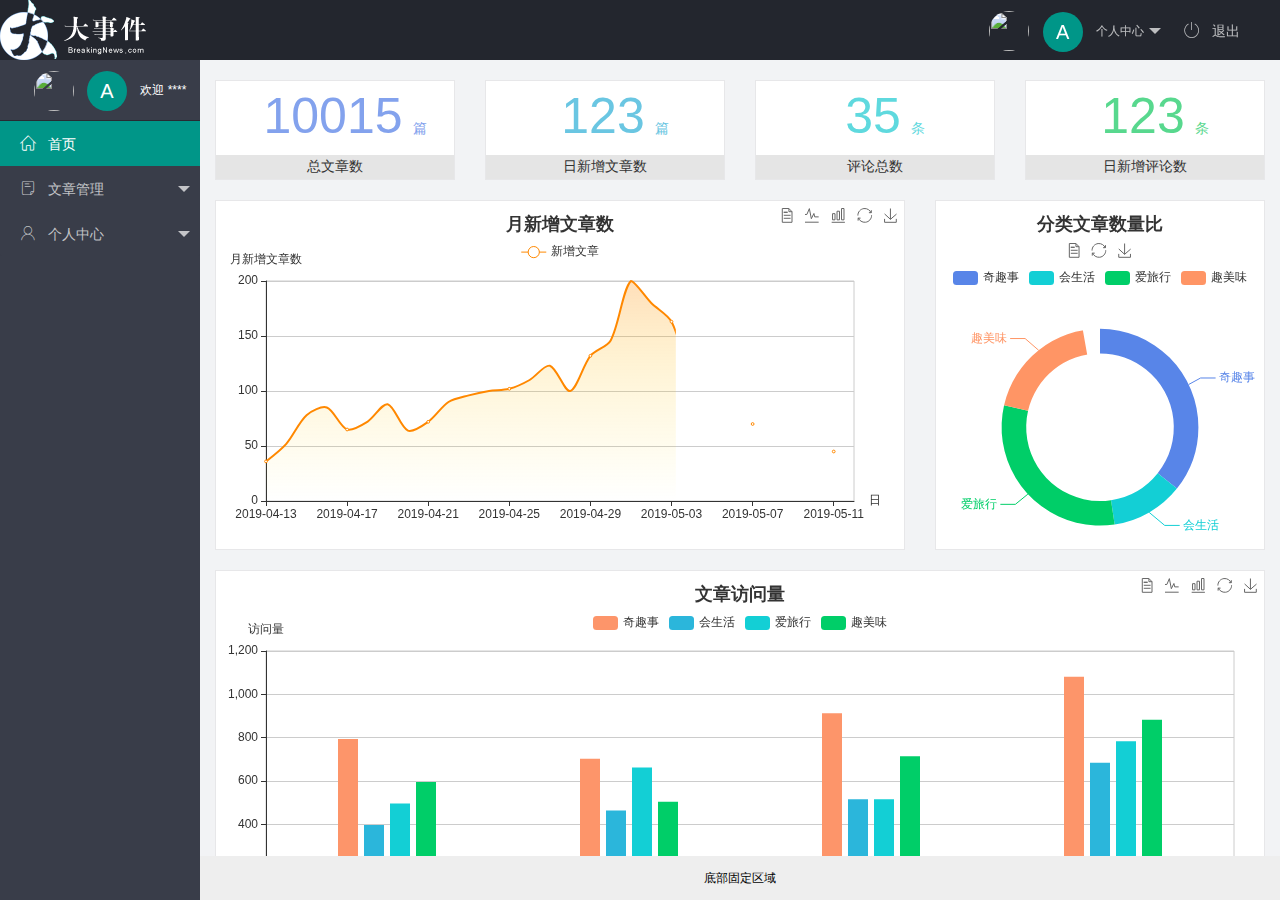
==== commit e979851a: "完成个人中心功能的开发" ====
--- a/index.html
+++ b/index.html
@@ -25,9 +25,9 @@
             个人中心
           </a>
           <dl class="layui-nav-child">
-            <dd><a href="">基本资料</a></dd>
-            <dd><a href="">更换头像</a></dd>
-            <dd><a href="">重置密码</a></dd>
+            <dd><a href="/user/user_info.html" target="fm">基本资料</a></dd>
+            <dd><a href="/user/user_avatar.html" target="fm">更换头像</a></dd>
+            <dd><a href="/user/user_pwd.html" target="fm">重置密码</a></dd>
           </dl>
         </li>
         <li class="layui-nav-item" lay-header-event="menuRight" lay-unselect>
@@ -72,13 +72,13 @@
               <span class="iconfont icon-user"></span>
               个人中心</a>
             <dl class="layui-nav-child">
-              <dd><a href="javascript:;">
+              <dd><a href="/user/user_info.html" target="fm">
                 <i class="layui-icon layui-icon-cols"></i>   
                 基本资料</a></dd>
-              <dd><a href="javascript:;">
+              <dd><a href="/user/user_avatar.html" target="fm">
                 <i class="layui-icon layui-icon-cols"></i>   
                 更换头像</a></dd>
-              <dd><a href="javascript:;">
+              <dd><a href="user/user_pwd.html" target="fm">
                 <i class="layui-icon layui-icon-cols"></i>   重置密码</a></dd>
             </dl>
           </li>
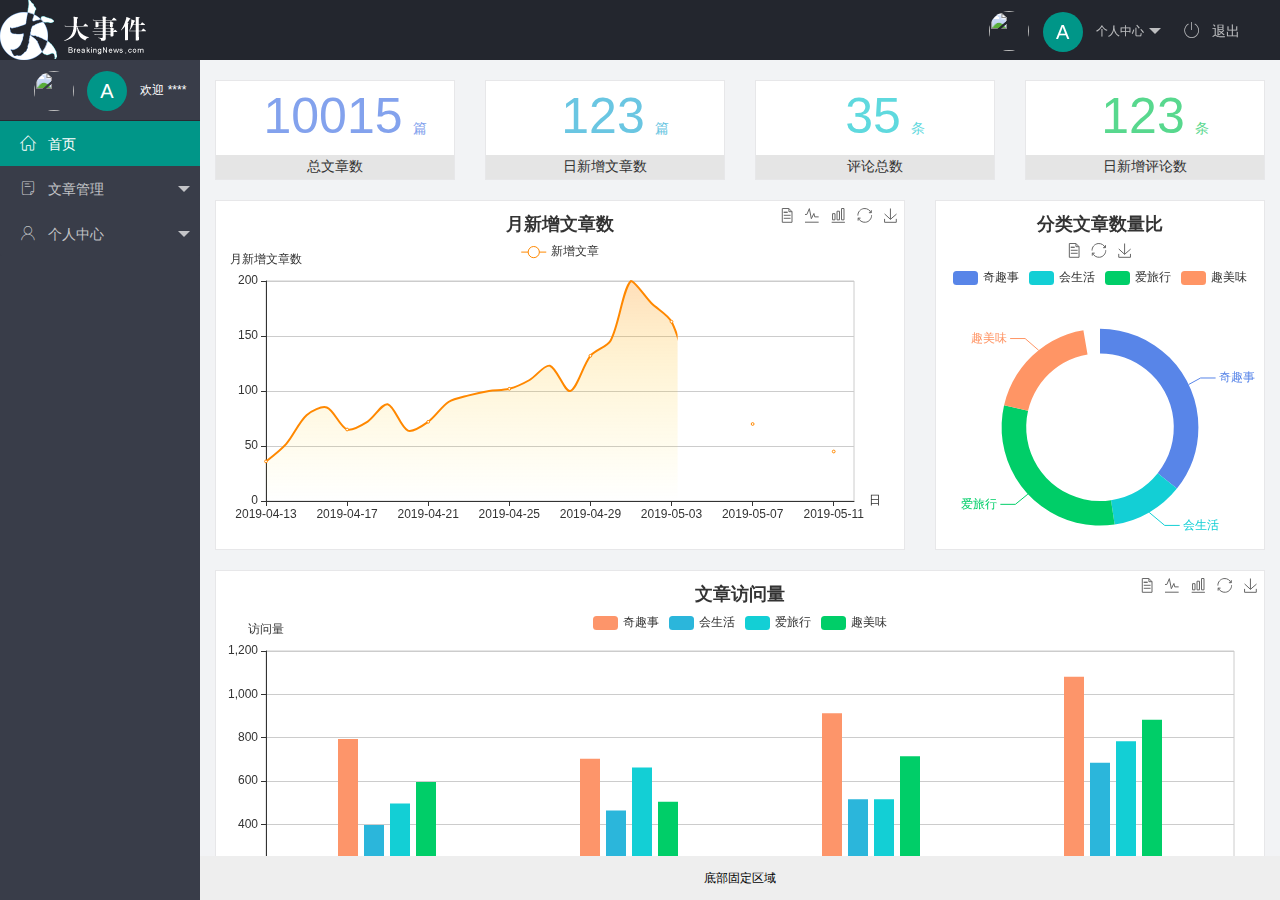
==== commit 135ac7d7: "完成文章管理相关供能的开发" ====
--- a/index.html
+++ b/index.html
@@ -56,13 +56,13 @@
               <span class="iconfont icon-16"></span>
               文章管理</a>
             <dl class="layui-nav-child">
-              <dd><a href="javascript:;">
+              <dd><a href="/article/art_cate.html" target="fm">
                 <i class="layui-icon layui-icon-cols"></i>   
                 文章类别</a></dd>
-              <dd><a href="javascript:;">
+              <dd><a href="/article/art_list.html" target="fm">
                 <i class="layui-icon layui-icon-cols"></i>   
                 文章列表</a></dd>
-              <dd><a href="javascript:;">
+              <dd><a href="/article/art_pub.html" target="fm">
                 <i class="layui-icon layui-icon-cols"></i>   
                 发布文章</a></dd>
             </dl>
